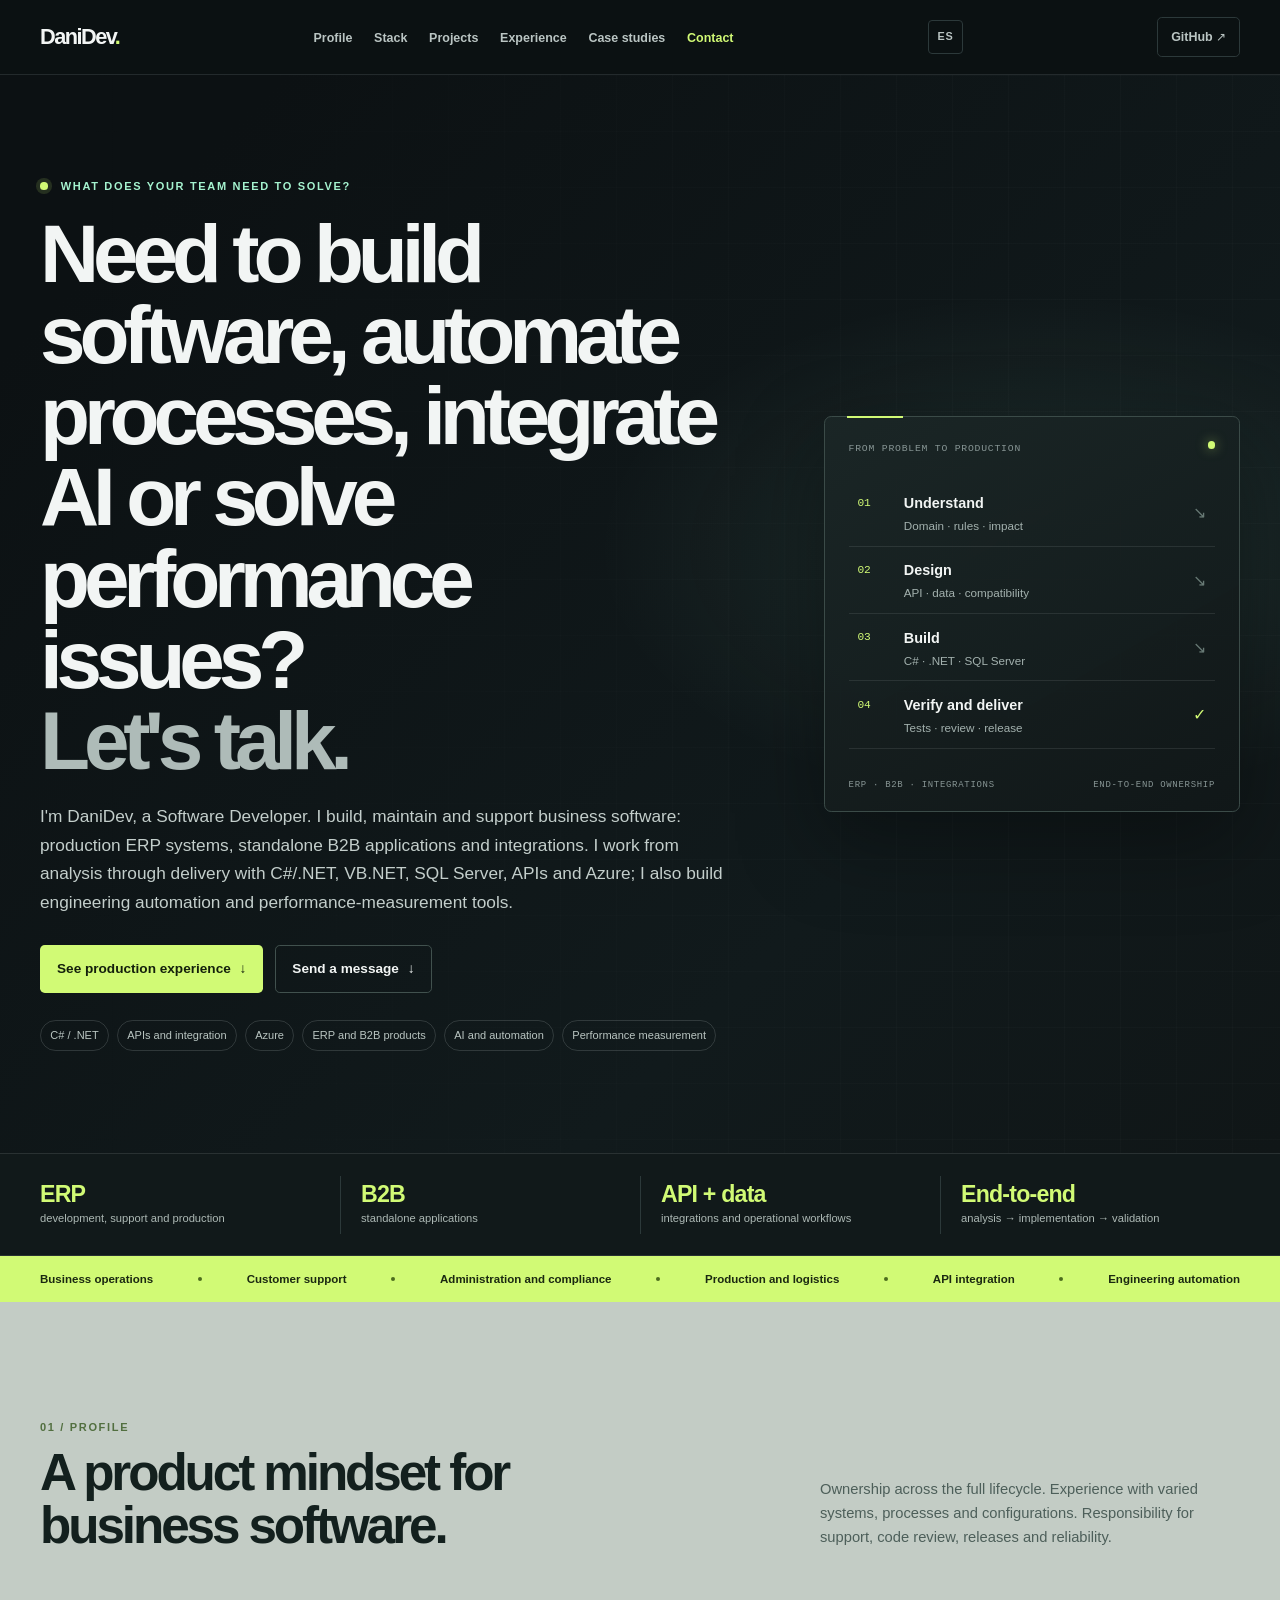
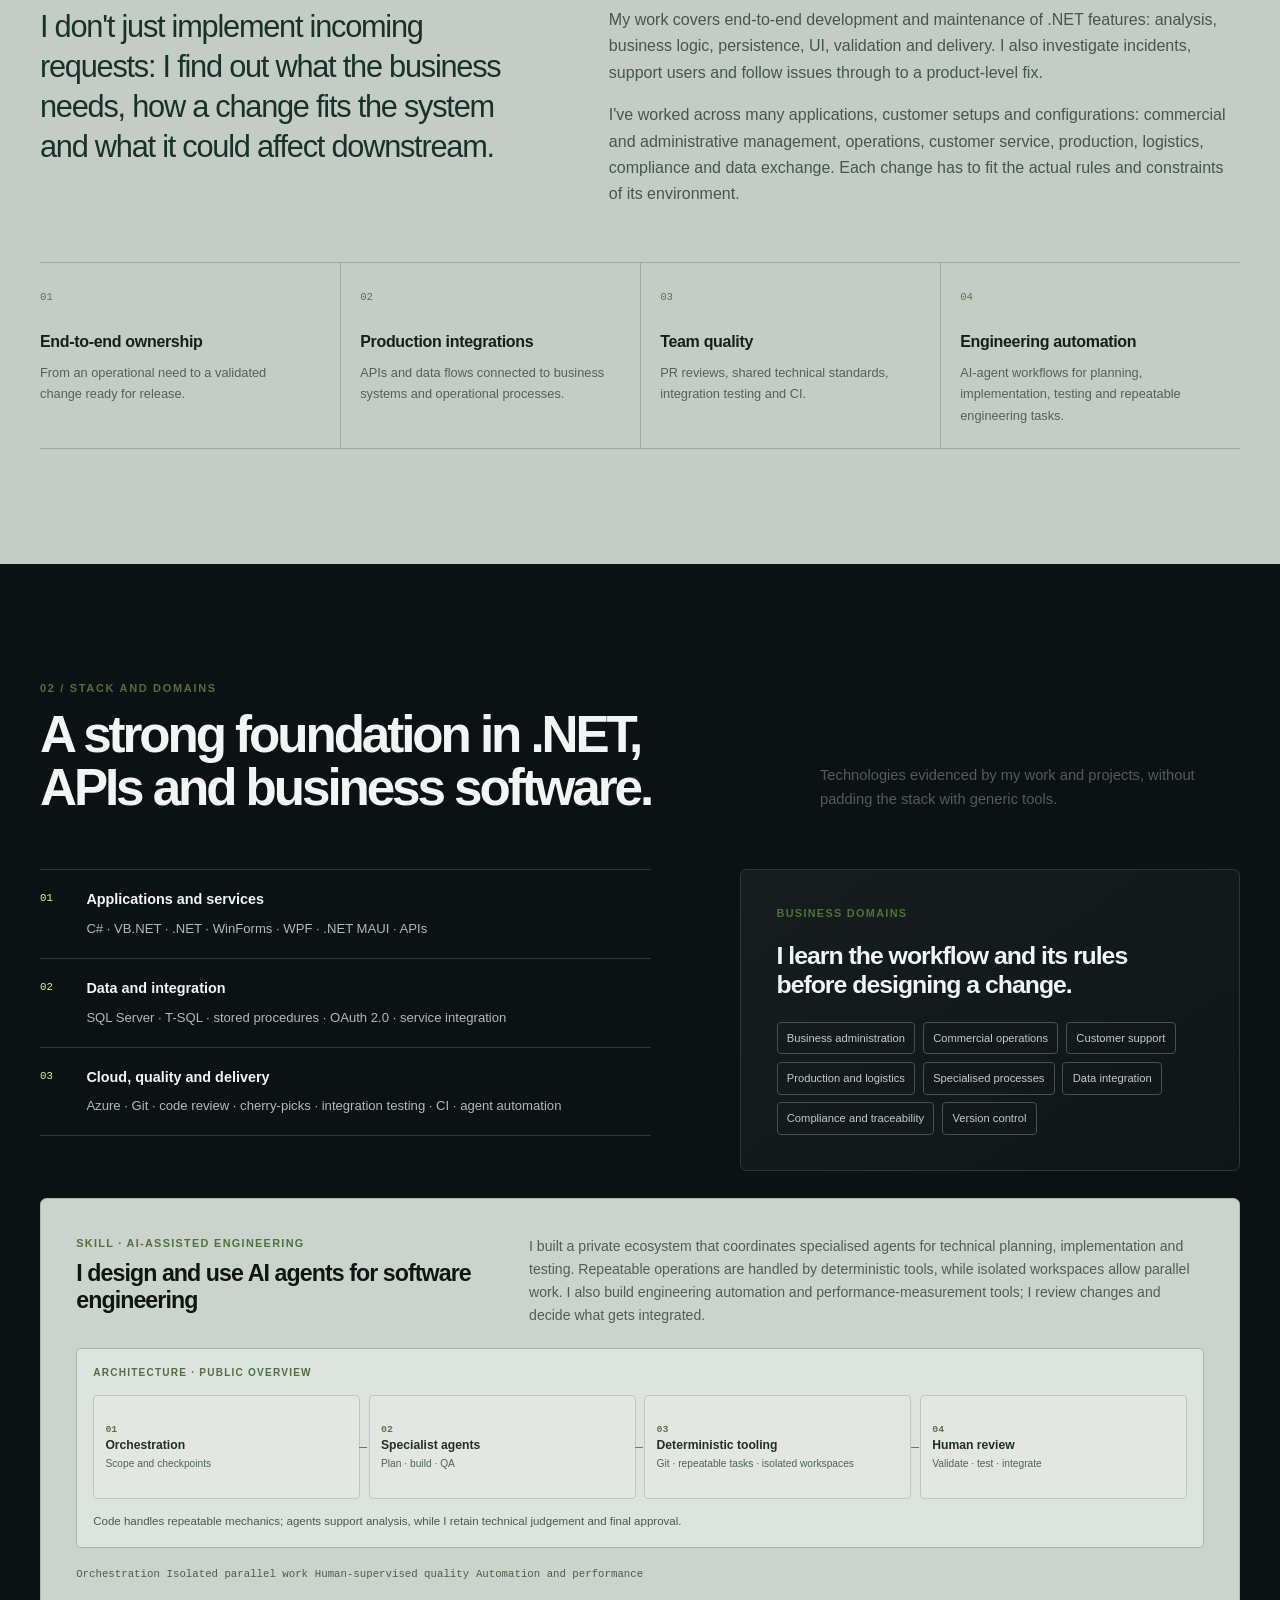
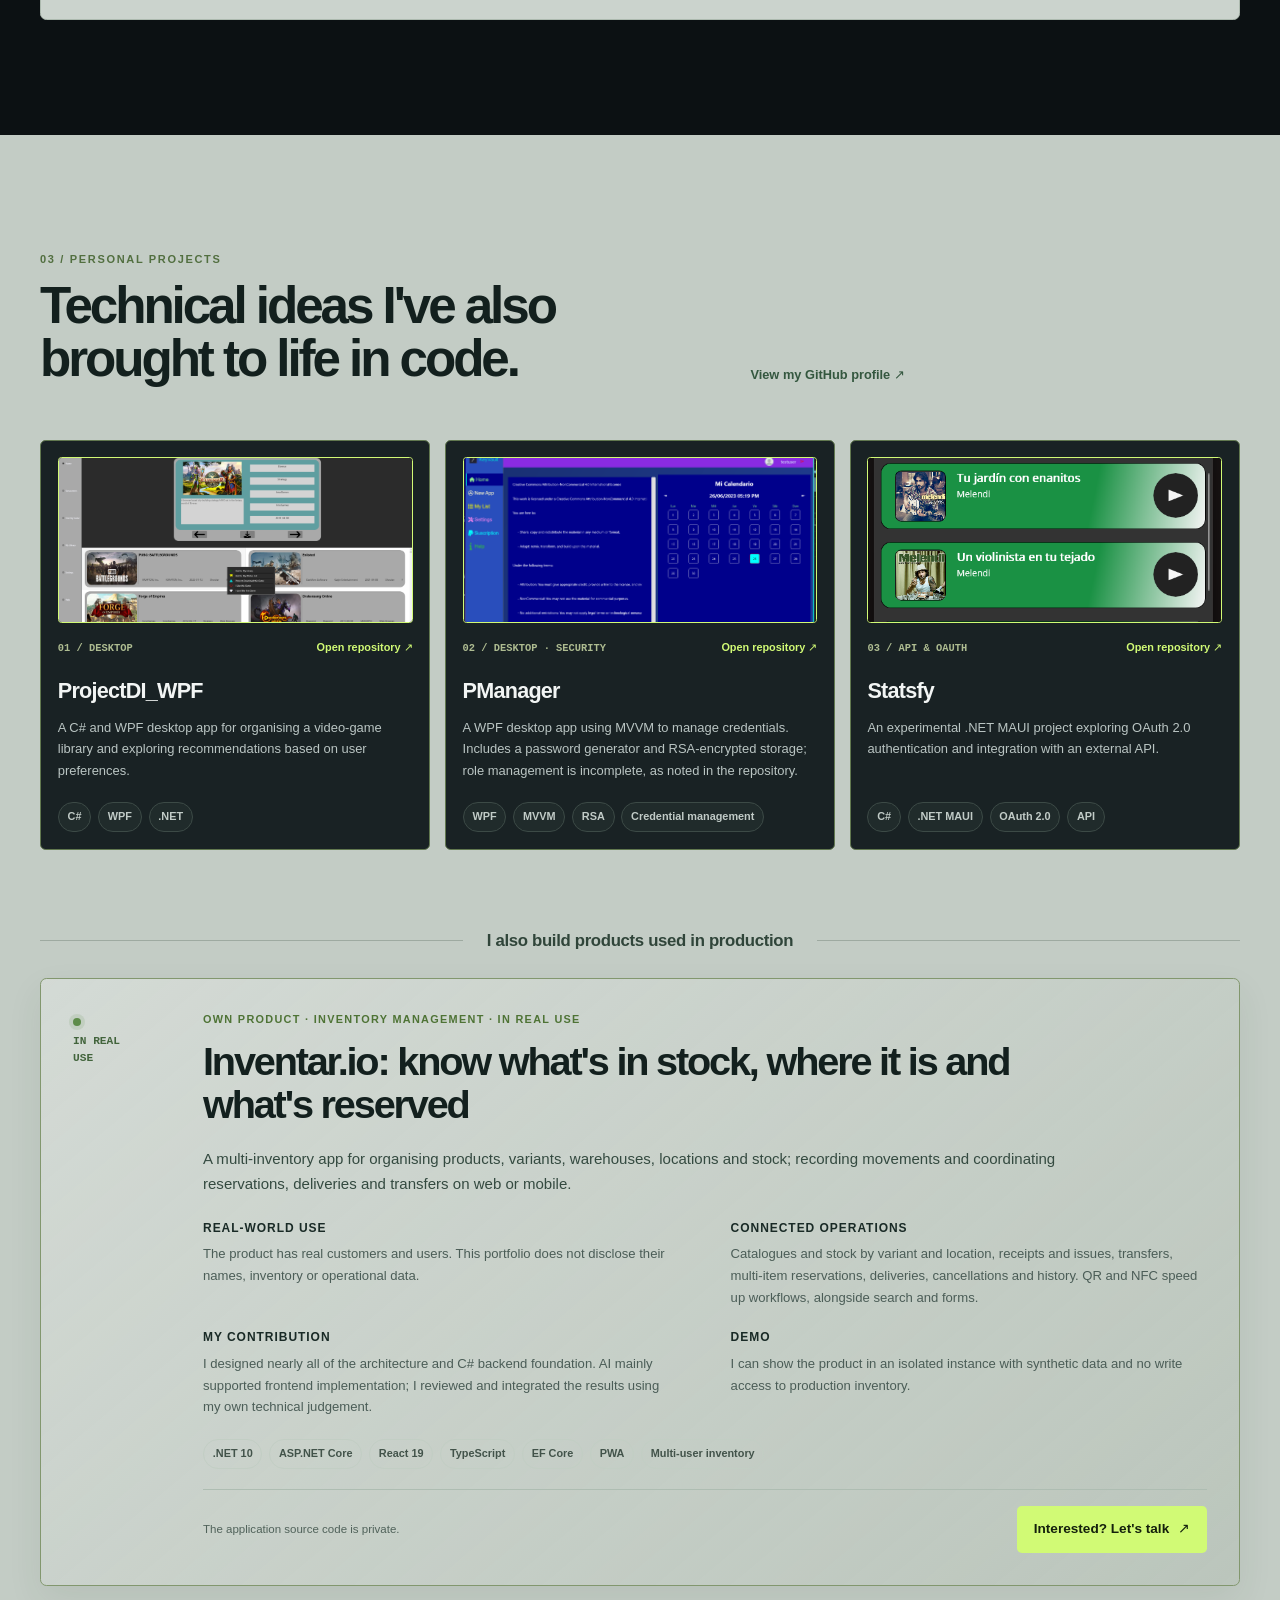
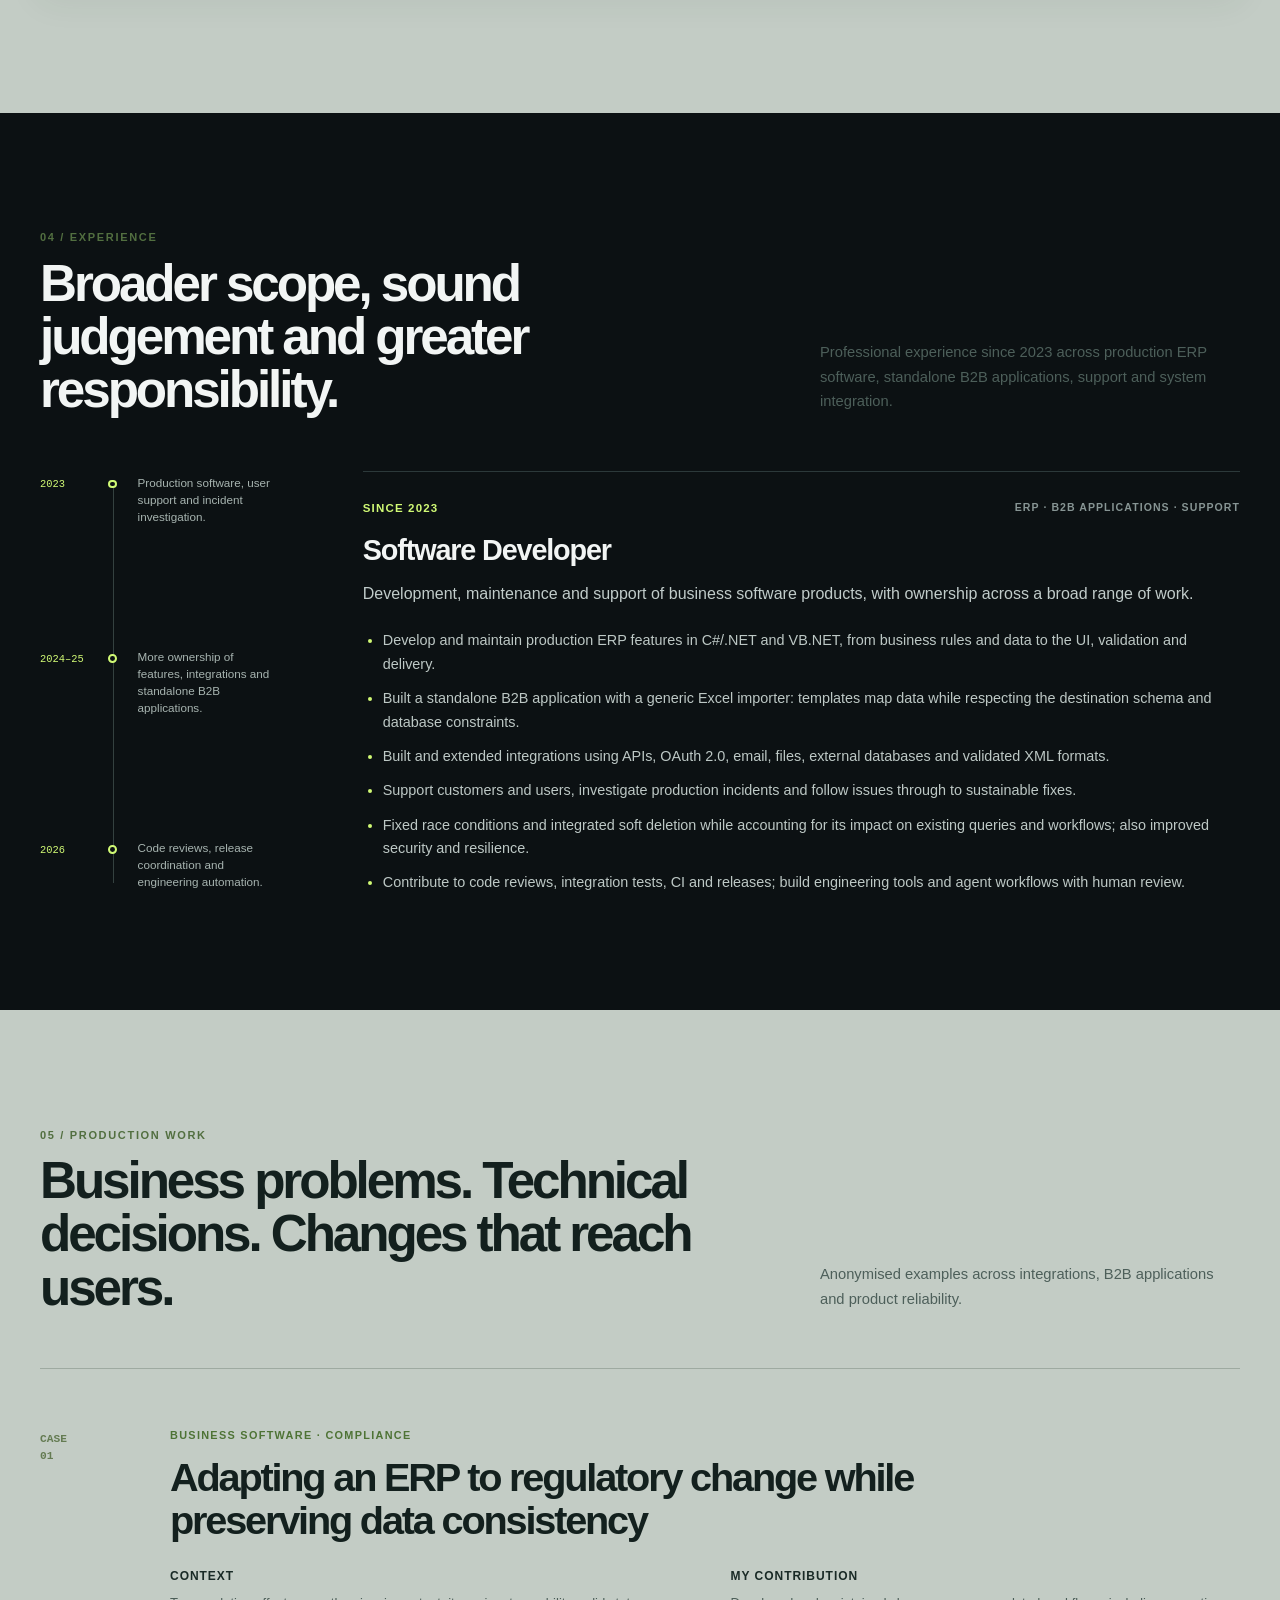
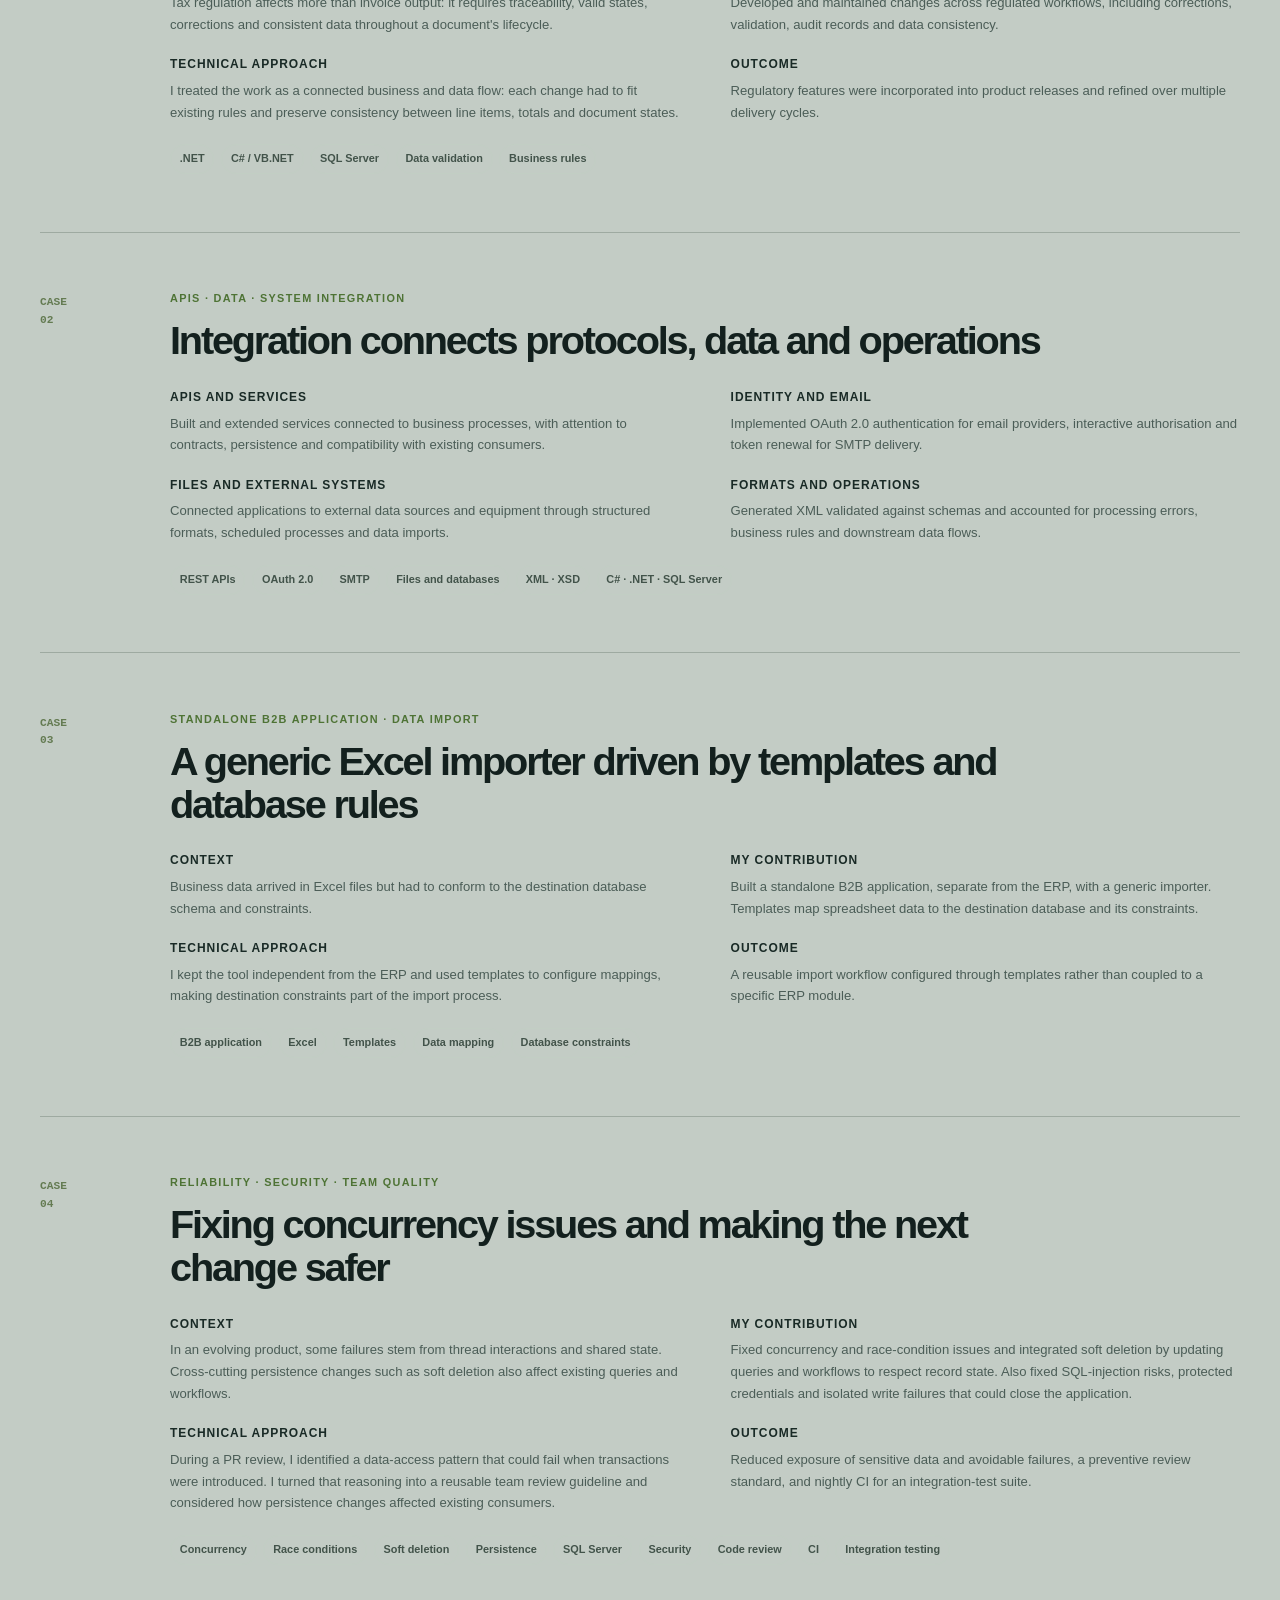
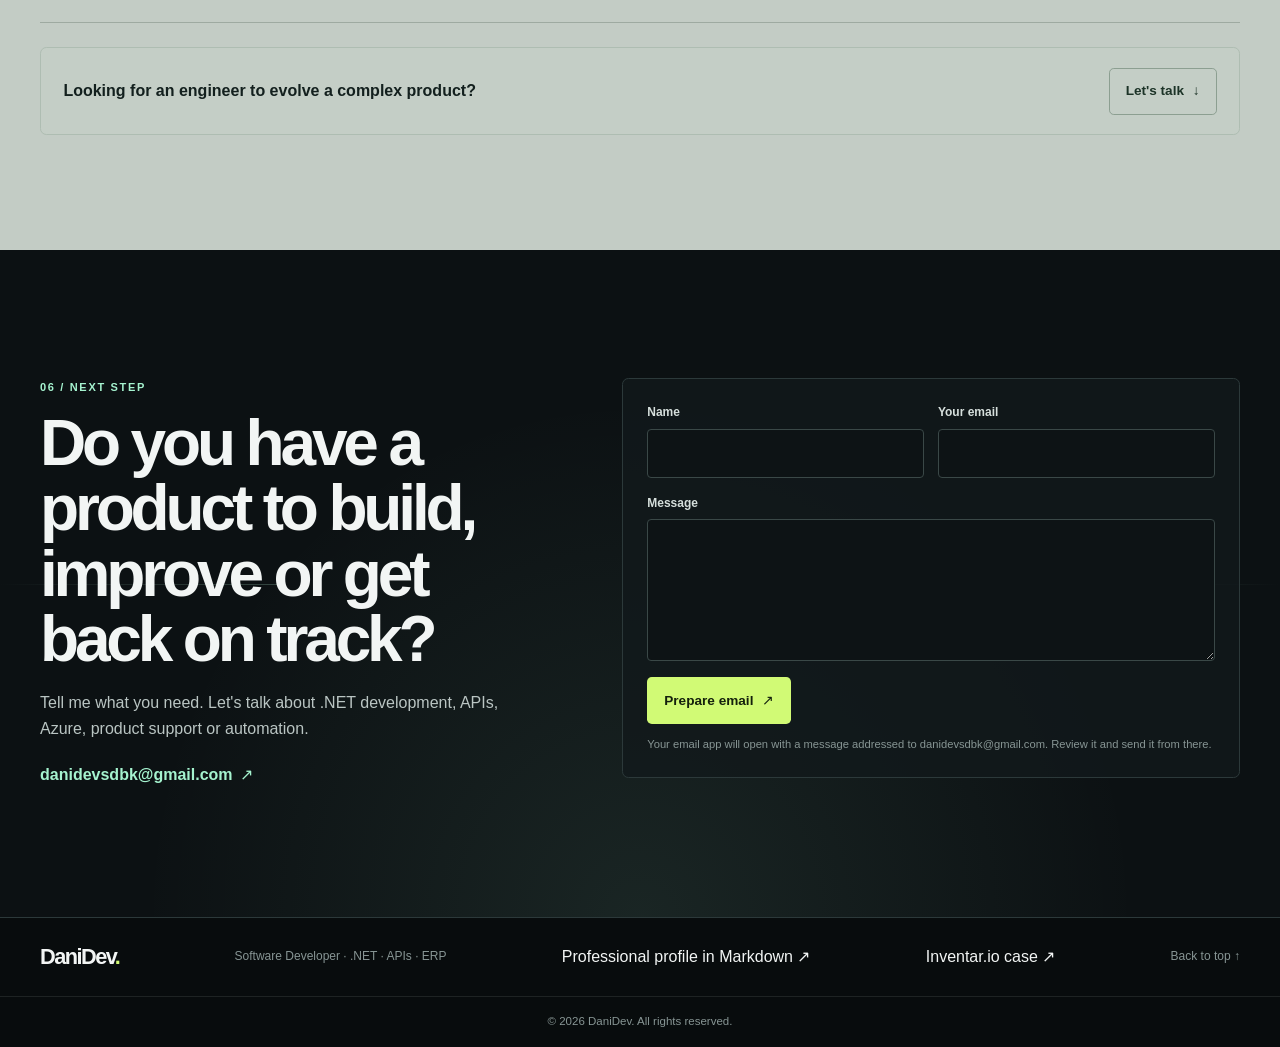
==== web/index-en.html @ 07177047 "Add English version of portfolio and enhance language support in navigation" ====
<!doctype html>
<html lang="en">
<head>
  <meta charset="utf-8">
  <meta name="viewport" content="width=device-width, initial-scale=1, maximum-scale=1, user-scalable=no">
  <meta name="description" content="DaniDev is a Software Developer working with C#/.NET, APIs, SQL Server and Azure. Experience with production ERP software, B2B applications, integrations, support and engineering automation.">
  <meta name="robots" content="index,follow">
  <meta name="theme-color" content="#10151b">
  <meta property="og:type" content="website">
  <meta property="og:locale" content="en_GB">
  <meta property="og:title" content="DaniDev | Software Developer · .NET · APIs · ERP">
  <meta property="og:description" content="C#/.NET, APIs, SQL Server, Azure, ERP products and B2B applications. End-to-end development, integrations, support and engineering automation.">
  <meta name="twitter:card" content="summary">
  <title>DaniDev | Software Developer · .NET, APIs and ERP</title>
  <link rel="alternate" hreflang="es" href="https://danidevsdbk.github.io/Portfolio.v2/">
  <link rel="alternate" hreflang="en" href="https://danidevsdbk.github.io/Portfolio.v2/index-en.html">
  <link rel="stylesheet" href="style.css">
  <script type="application/ld+json">
  {
    "@context": "https://schema.org",
    "@type": "Person",
    "name": "DaniDev",
    "jobTitle": "Software Developer",
    "email": "danidevsdbk@gmail.com",
    "description": "Software Developer with experience in C#, .NET, APIs, Azure, ERP products, B2B applications, SQL Server and engineering automation.",
    "knowsAbout": ["C#", "VB.NET", ".NET", "APIs", "Azure", "SQL Server", "WinForms", "WPF", ".NET MAUI", "MVVM", "RSA", "ERP", "B2B applications", "System integration", "Production support", "Code review", "Concurrency", "Persistence"],
    "sameAs": ["https://github.com/DaniDevSDBK"]
  }
  </script>
</head>
<body>
  <a class="skip-link" href="#main">Skip to content</a>
  <header class="site-header">
    <nav class="nav container" aria-label="Main navigation">
      <a class="logo" href="#inicio" aria-label="DaniDev, home">DaniDev<span>.</span></a>
      <ul class="nav-links">
        <li><a href="#perfil">Profile</a></li>
        <li><a href="#stack">Stack</a></li>
        <li><a href="#proyectos">Projects</a></li>
        <li><a href="#experiencia">Experience</a></li>
        <li><a href="#casos">Case studies</a></li>
        <li><a href="#contacto">Contact</a></li>
      </ul>
      <a class="language-switch" href="index.html" hreflang="es" lang="es" aria-label="View the portfolio in Spanish">ES</a>
      <a class="nav-cta" href="https://github.com/DaniDevSDBK" target="_blank" rel="noopener noreferrer">GitHub <span aria-hidden="true">↗</span></a>
    </nav>
  </header>

  <main id="main">
    <section class="hero section-wrap" id="inicio" aria-labelledby="hero-title">
      <div class="container hero-grid">
        <div class="hero-copy">
          <p class="eyebrow"><span class="status-dot" aria-hidden="true"></span> WHAT DOES YOUR TEAM NEED TO SOLVE?</p>
          <h1 id="hero-title">Need to build software, automate processes, integrate AI or solve performance issues? <span>Let's talk.</span></h1>
          <p class="hero-lede">I'm DaniDev, a Software Developer. I build, maintain and support business software: production ERP systems, standalone B2B applications and integrations. I work from analysis through delivery with C#/.NET, VB.NET, SQL Server, APIs and Azure; I also build engineering automation and performance-measurement tools.</p>
          <div class="hero-actions">
            <a class="button primary" href="#casos">See production experience <span aria-hidden="true">↓</span></a>
            <a class="button secondary" href="#contacto">Send a message <span aria-hidden="true">↓</span></a>
          </div>
          <div class="hero-proof" aria-label="Areas of expertise">
            <span>C# / .NET</span><span>APIs and integration</span><span>Azure</span><span>ERP and B2B products</span><span>AI and automation</span><span>Performance measurement</span>
          </div>
        </div>
        <div class="architecture-card" aria-label="Software delivery cycle">
          <div class="architecture-top"><span>FROM PROBLEM TO PRODUCTION</span><span class="architecture-dot" aria-hidden="true"></span></div>
          <div class="flow-line" aria-hidden="true"></div>
          <ol class="delivery-flow">
            <li><span class="flow-number">01</span><span><strong>Understand</strong><small>Domain · rules · impact</small></span><span class="flow-mark">↘</span></li>
            <li><span class="flow-number">02</span><span><strong>Design</strong><small>API · data · compatibility</small></span><span class="flow-mark">↘</span></li>
            <li><span class="flow-number">03</span><span><strong>Build</strong><small>C# · .NET · SQL Server</small></span><span class="flow-mark">↘</span></li>
            <li><span class="flow-number">04</span><span><strong>Verify and deliver</strong><small>Tests · review · release</small></span><span class="flow-mark">✓</span></li>
          </ol>
          <div class="architecture-foot"><span>ERP · B2B · INTEGRATIONS</span><span>END-TO-END OWNERSHIP</span></div>
        </div>
      </div>
    </section>

    <section class="metrics-band" aria-label="Experience at a glance">
      <div class="container metrics-grid">
        <div><strong>ERP</strong><span>development, support and production</span></div>
        <div><strong>B2B</strong><span>standalone applications</span></div>
        <div><strong>API + data</strong><span>integrations and operational workflows</span></div>
        <div><strong>End-to-end</strong><span>analysis → implementation → validation</span></div>
      </div>
    </section>

    <div class="signal-band" role="group" aria-label="Business domains">
      <div class="container signal-inner"><span>Business operations</span><i></i><span>Customer support</span><i></i><span>Administration and compliance</span><i></i><span>Production and logistics</span><i></i><span>API integration</span><i></i><span>Engineering automation</span></div>
    </div>

    <section class="section-wrap section-light" id="perfil" aria-labelledby="perfil-title">
      <div class="container">
        <div class="section-heading split-heading">
          <div><p class="eyebrow">01 / PROFILE</p><h2 id="perfil-title">A product mindset for business software.</h2></div>
          <p class="heading-aside">Ownership across the full lifecycle. Experience with varied systems, processes and configurations. Responsibility for support, code review, releases and reliability.</p>
        </div>
        <div class="profile-grid">
          <p class="profile-lede">I don't just implement incoming requests: I find out what the business needs, how a change fits the system and what it could affect downstream.</p>
          <div class="profile-copy">
            <p>My work covers end-to-end development and maintenance of .NET features: analysis, business logic, persistence, UI, validation and delivery. I also investigate incidents, support users and follow issues through to a product-level fix.</p>
            <p>I've worked across many applications, customer setups and configurations: commercial and administrative management, operations, customer service, production, logistics, compliance and data exchange. Each change has to fit the actual rules and constraints of its environment.</p>
          </div>
        </div>
        <div class="proof-grid">
          <article class="proof-card"><span class="proof-mark">01</span><h3>End-to-end ownership</h3><p>From an operational need to a validated change ready for release.</p></article>
          <article class="proof-card"><span class="proof-mark">02</span><h3>Production integrations</h3><p>APIs and data flows connected to business systems and operational processes.</p></article>
          <article class="proof-card"><span class="proof-mark">03</span><h3>Team quality</h3><p>PR reviews, shared technical standards, integration testing and CI.</p></article>
          <article class="proof-card"><span class="proof-mark">04</span><h3>Engineering automation</h3><p>AI-agent workflows for planning, implementation, testing and repeatable engineering tasks.</p></article>
        </div>
      </div>
    </section>

    <section class="section-wrap" id="stack" aria-labelledby="stack-title">
      <div class="container">
        <div class="section-heading split-heading">
          <div><p class="eyebrow">02 / STACK AND DOMAINS</p><h2 id="stack-title">A strong foundation in .NET, APIs and business software.</h2></div>
          <p class="heading-aside">Technologies evidenced by my work and projects, without padding the stack with generic tools.</p>
        </div>
        <div class="stack-layout">
          <div class="stack-groups">
            <div class="stack-group"><span class="stack-index">01</span><div><h3>Applications and services</h3><p>C# · VB.NET · .NET · WinForms · WPF · .NET MAUI · APIs</p></div></div>
            <div class="stack-group"><span class="stack-index">02</span><div><h3>Data and integration</h3><p>SQL Server · T-SQL · stored procedures · OAuth 2.0 · service integration</p></div></div>
            <div class="stack-group"><span class="stack-index">03</span><div><h3>Cloud, quality and delivery</h3><p>Azure · Git · code review · cherry-picks · integration testing · CI · agent automation</p></div></div>
          </div>
          <div class="domain-panel"><p class="case-type">BUSINESS DOMAINS</p><h3>I learn the workflow and its rules before designing a change.</h3><div class="domain-cloud"><span>Business administration</span><span>Commercial operations</span><span>Customer support</span><span>Production and logistics</span><span>Specialised processes</span><span>Data integration</span><span>Compliance and traceability</span><span>Version control</span></div></div>
        </div>
        <div class="ai-feature">
          <div><p class="case-type">SKILL · AI-ASSISTED ENGINEERING</p><h3>I design and use AI agents for software engineering</h3></div>
          <p>I built a private ecosystem that coordinates specialised agents for technical planning, implementation and testing. Repeatable operations are handled by deterministic tools, while isolated workspaces allow parallel work. I also build engineering automation and performance-measurement tools; I review changes and decide what gets integrated.</p>
          <div class="ai-workflow" role="group" aria-label="Public overview of the agent system: coordination, specialist agents, deterministic tools and human review">
            <p class="ai-workflow-label">ARCHITECTURE · PUBLIC OVERVIEW</p>
            <ol class="ai-flow">
              <li><span>01</span><strong>Orchestration</strong><small>Scope and checkpoints</small></li>
              <li><span>02</span><strong>Specialist agents</strong><small>Plan · build · QA</small></li>
              <li><span>03</span><strong>Deterministic tooling</strong><small>Git · repeatable tasks · isolated workspaces</small></li>
              <li><span>04</span><strong>Human review</strong><small>Validate · test · integrate</small></li>
            </ol>
            <p class="ai-workflow-note">Code handles repeatable mechanics; agents support analysis, while I retain technical judgement and final approval.</p>
          </div>
          <div class="ai-tags"><span>Orchestration</span><span>Isolated parallel work</span><span>Human-supervised quality</span><span>Automation and performance</span></div>
        </div>
      </div>
    </section>

<section class="section-wrap section-light" id="proyectos" aria-labelledby="proyectos-title">
      <div class="container">
        <div class="section-heading split-heading">
          <div><p class="eyebrow">03 / PERSONAL PROJECTS</p><h2 id="proyectos-title">Technical ideas I've also brought to life in code.</h2></div>
          <a class="text-link" href="https://github.com/DaniDevSDBK" target="_blank" rel="noopener noreferrer">View my GitHub profile <span aria-hidden="true">↗</span></a>
        </div>
        <div class="project-grid">
          <a class="project-card" href="https://github.com/DaniDevSDBK/ProjectDI_WPF" target="_blank" rel="noopener noreferrer">
            <img class="project-image" src="assets/projectdi.png" alt="ProjectDI_WPF game library and home screen" loading="lazy" decoding="async">
            <div class="project-top"><span class="project-index">01 / DESKTOP</span><span class="project-open">Open repository <span aria-hidden="true">↗</span></span></div>
            <h3>ProjectDI_WPF</h3><p>A C# and WPF desktop app for organising a video-game library and exploring recommendations based on user preferences.</p><div class="tags"><span>C#</span><span>WPF</span><span>.NET</span></div>
          </a>
          <a class="project-card" href="https://github.com/DaniDevSDBK/PManager" target="_blank" rel="noopener noreferrer">
            <img class="project-image" src="assets/pmanager.png" alt="PManager main screen" loading="lazy" decoding="async">
            <div class="project-top"><span class="project-index">02 / DESKTOP · SECURITY</span><span class="project-open">Open repository <span aria-hidden="true">↗</span></span></div>
            <h3>PManager</h3><p>A WPF desktop app using MVVM to manage credentials. Includes a password generator and RSA-encrypted storage; role management is incomplete, as noted in the repository.</p><div class="tags"><span>WPF</span><span>MVVM</span><span>RSA</span><span>Credential management</span></div>
          </a>
          <a class="project-card" href="https://github.com/DaniDevSDBK/Statsfy" target="_blank" rel="noopener noreferrer">
            <img class="project-image" src="assets/statsfy.png" alt="Statsfy music library" loading="lazy" decoding="async">
            <div class="project-top"><span class="project-index">03 / API & OAUTH</span><span class="project-open">Open repository <span aria-hidden="true">↗</span></span></div>
            <h3>Statsfy</h3><p>An experimental .NET MAUI project exploring OAuth 2.0 authentication and integration with an external API.</p><div class="tags"><span>C#</span><span>.NET MAUI</span><span>OAuth 2.0</span><span>API</span></div>
          </a>
        </div>
      </div>
      <div class="container">
        <div class="production-divider"><span aria-hidden="true"></span><h3>I also build products used in production</h3><span aria-hidden="true"></span></div>
        <article class="case-study live-product" id="inventario">
            <div class="case-number live-product-mark"><span class="live-status-dot" aria-hidden="true"></span><br>IN REAL<br>USE</div>
            <div class="case-main">
              <p class="case-type">OWN PRODUCT · INVENTORY MANAGEMENT · IN REAL USE</p>
              <h3>Inventar.io: know what's in stock, where it is and what's reserved</h3>
              <p class="live-product-lede">A multi-inventory app for organising products, variants, warehouses, locations and stock; recording movements and coordinating reservations, deliveries and transfers on web or mobile.</p>
              <div class="case-content-grid">
                <div><h4>Real-world use</h4><p>The product has real customers and users. This portfolio does not disclose their names, inventory or operational data.</p></div>
                <div><h4>Connected operations</h4><p>Catalogues and stock by variant and location, receipts and issues, transfers, multi-item reservations, deliveries, cancellations and history. QR and NFC speed up workflows, alongside search and forms.</p></div>
                <div><h4>My contribution</h4><p>I designed nearly all of the architecture and C# backend foundation. AI mainly supported frontend implementation; I reviewed and integrated the results using my own technical judgement.</p></div>
                <div><h4>Demo</h4><p>I can show the product in an isolated instance with synthetic data and no write access to production inventory.</p></div>
              </div>
              <div class="tags"><span>.NET 10</span><span>ASP.NET Core</span><span>React 19</span><span>TypeScript</span><span>EF Core</span><span>PWA</span><span>Multi-user inventory</span></div>
              <div class="live-product-footer"><span>The application source code is private.</span><a class="button primary" href="#contacto">Interested? Let's talk <span aria-hidden="true">↗</span></a></div>
            </div>
          </article>
      </div>
        </section>

<section class="section-wrap" id="experiencia" aria-labelledby="experiencia-title">
      <div class="container">
        <div class="section-heading split-heading">
          <div><p class="eyebrow">04 / EXPERIENCE</p><h2 id="experiencia-title">Broader scope, sound judgement and greater responsibility.</h2></div>
          <p class="heading-aside">Professional experience since 2023 across production ERP software, standalone B2B applications, support and system integration.</p>
        </div>
        <div class="experience-layout">
          <div class="experience-rail"><span class="rail-line" aria-hidden="true"></span><div class="rail-node"><span>2023</span><i></i><p>Production software, user support and incident investigation.</p></div><div class="rail-node"><span>2024–25</span><i></i><p>More ownership of features, integrations and standalone B2B applications.</p></div><div class="rail-node"><span>2026</span><i></i><p>Code reviews, release coordination and engineering automation.</p></div></div>
          <article class="experience-card">
            <div class="experience-meta"><span class="experience-period">SINCE 2023</span><span class="experience-label">ERP · B2B APPLICATIONS · SUPPORT</span></div>
            <div class="experience-content">
              <h3>Software Developer</h3>
              <p class="experience-lede">Development, maintenance and support of business software products, with ownership across a broad range of work.</p>
              <ul class="check-list">
                <li>Develop and maintain production ERP features in C#/.NET and VB.NET, from business rules and data to the UI, validation and delivery.</li>
                <li>Built a standalone B2B application with a generic Excel importer: templates map data while respecting the destination schema and database constraints.</li>
                <li>Built and extended integrations using APIs, OAuth 2.0, email, files, external databases and validated XML formats.</li>
                <li>Support customers and users, investigate production incidents and follow issues through to sustainable fixes.</li>
                <li>Fixed race conditions and integrated soft deletion while accounting for its impact on existing queries and workflows; also improved security and resilience.</li>
                <li>Contribute to code reviews, integration tests, CI and releases; build engineering tools and agent workflows with human review.</li>
              </ul>
            </div>
          </article>
        </div>
      </div>
    </section>

<section class="section-wrap section-light" id="casos" aria-labelledby="casos-title">
      <div class="container">
        <div class="section-heading split-heading">
          <div><p class="eyebrow">05 / PRODUCTION WORK</p><h2 id="casos-title">Business problems. Technical decisions. Changes that reach users.</h2></div>
          <p class="heading-aside">Anonymised examples across integrations, B2B applications and product reliability.</p>
        </div>
        <div class="case-list">
          <article class="case-study">
            <div class="case-number">CASE<br>01</div>
            <div class="case-main">
              <p class="case-type">BUSINESS SOFTWARE · COMPLIANCE</p>
              <h3>Adapting an ERP to regulatory change while preserving data consistency</h3>
              <div class="case-content-grid">
                <div><h4>Context</h4><p>Tax regulation affects more than invoice output: it requires traceability, valid states, corrections and consistent data throughout a document's lifecycle.</p></div>
                <div><h4>My contribution</h4><p>Developed and maintained changes across regulated workflows, including corrections, validation, audit records and data consistency.</p></div>
                <div><h4>Technical approach</h4><p>I treated the work as a connected business and data flow: each change had to fit existing rules and preserve consistency between line items, totals and document states.</p></div>
                <div><h4>Outcome</h4><p>Regulatory features were incorporated into product releases and refined over multiple delivery cycles.</p></div>
              </div>
              <div class="tags"><span>.NET</span><span>C# / VB.NET</span><span>SQL Server</span><span>Data validation</span><span>Business rules</span></div>
            </div>
          </article>
          <article class="case-study">
            <div class="case-number">CASE<br>02</div>
            <div class="case-main">
              <p class="case-type">APIS · DATA · SYSTEM INTEGRATION</p>
              <h3>Integration connects protocols, data and operations</h3>
              <div class="case-content-grid">
                <div><h4>APIs and services</h4><p>Built and extended services connected to business processes, with attention to contracts, persistence and compatibility with existing consumers.</p></div>
                <div><h4>Identity and email</h4><p>Implemented OAuth 2.0 authentication for email providers, interactive authorisation and token renewal for SMTP delivery.</p></div>
                <div><h4>Files and external systems</h4><p>Connected applications to external data sources and equipment through structured formats, scheduled processes and data imports.</p></div>
                <div><h4>Formats and operations</h4><p>Generated XML validated against schemas and accounted for processing errors, business rules and downstream data flows.</p></div>
              </div>
              <div class="tags"><span>REST APIs</span><span>OAuth 2.0</span><span>SMTP</span><span>Files and databases</span><span>XML · XSD</span><span>C# · .NET · SQL Server</span></div>
            </div>
          </article>
          <article class="case-study">
            <div class="case-number">CASE<br>03</div>
            <div class="case-main">
              <p class="case-type">STANDALONE B2B APPLICATION · DATA IMPORT</p>
              <h3>A generic Excel importer driven by templates and database rules</h3>
              <div class="case-content-grid">
                <div><h4>Context</h4><p>Business data arrived in Excel files but had to conform to the destination database schema and constraints.</p></div>
                <div><h4>My contribution</h4><p>Built a standalone B2B application, separate from the ERP, with a generic importer. Templates map spreadsheet data to the destination database and its constraints.</p></div>
                <div><h4>Technical approach</h4><p>I kept the tool independent from the ERP and used templates to configure mappings, making destination constraints part of the import process.</p></div>
                <div><h4>Outcome</h4><p>A reusable import workflow configured through templates rather than coupled to a specific ERP module.</p></div>
              </div>
              <div class="tags"><span>B2B application</span><span>Excel</span><span>Templates</span><span>Data mapping</span><span>Database constraints</span></div>
            </div>
          </article>
          <article class="case-study">
            <div class="case-number">CASE<br>04</div>
            <div class="case-main">
              <p class="case-type">RELIABILITY · SECURITY · TEAM QUALITY</p>
              <h3>Fixing concurrency issues and making the next change safer</h3>
              <div class="case-content-grid">
                <div><h4>Context</h4><p>In an evolving product, some failures stem from thread interactions and shared state. Cross-cutting persistence changes such as soft deletion also affect existing queries and workflows.</p></div>
                <div><h4>My contribution</h4><p>Fixed concurrency and race-condition issues and integrated soft deletion by updating queries and workflows to respect record state. Also fixed SQL-injection risks, protected credentials and isolated write failures that could close the application.</p></div>
                <div><h4>Technical approach</h4><p>During a PR review, I identified a data-access pattern that could fail when transactions were introduced. I turned that reasoning into a reusable team review guideline and considered how persistence changes affected existing consumers.</p></div>
                <div><h4>Outcome</h4><p>Reduced exposure of sensitive data and avoidable failures, a preventive review standard, and nightly CI for an integration-test suite.</p></div>
              </div>
              <div class="tags"><span>Concurrency</span><span>Race conditions</span><span>Soft deletion</span><span>Persistence</span><span>SQL Server</span><span>Security</span><span>Code review</span><span>CI</span><span>Integration testing</span></div>
            </div>
          </article>
        </div>


        <div class="case-cta"><p>Looking for an engineer to evolve a complex product?</p><a class="button secondary" href="#contacto">Let's talk <span aria-hidden="true">↓</span></a></div>
      </div>
    </section>

    <section class="contact-section section-wrap" id="contacto" aria-labelledby="contact-title">
      <div class="container contact-layout">
        <div class="contact-inner">
          <p class="eyebrow">06 / NEXT STEP</p>
          <h2 id="contact-title">Do you have a product to build, improve or get back on track?</h2>
          <p>Tell me what you need. Let's talk about .NET development, APIs, Azure, product support or automation.</p>
          <a class="contact-email" href="mailto:danidevsdbk@gmail.com">danidevsdbk@gmail.com <span aria-hidden="true">↗</span></a>
        </div>
        <form class="contact-form" id="contact-form">
          <div class="contact-fields">
            <label>Name<input name="name" type="text" autocomplete="name" required></label>
            <label>Your email<input name="email" type="email" autocomplete="email" required></label>
          </div>
          <label>Message<textarea name="message" rows="5" required></textarea></label>
          <button class="button primary" type="submit">Prepare email <span aria-hidden="true">↗</span></button>
          <p class="form-note" id="contact-note">Your email app will open with a message addressed to danidevsdbk@gmail.com. Review it and send it from there.</p>
        </form>
      </div>
    </section>
  </main>

  <footer class="site-footer"><div class="container footer-inner"><a class="logo" href="#inicio">DaniDev<span>.</span></a><p>Software Developer · .NET · APIs · ERP</p><a href="portfolio.md">Professional profile in Markdown ↗</a><a href="#inventario">Inventar.io case ↗</a><a href="#main">Back to top ↑</a></div><div class="footer-meta-band"><p class="container footer-meta">© 2026 DaniDev. All rights reserved.</p></div></footer>
  <script src="script.js" defer></script>
</body>
</html>
---- web/style.css ----
:root {
  color-scheme: dark;
  --ink: #f2f5f4;
  --muted: #bac5c3;
  --quiet: #879594;
  --night: #0c1113;
  --night-2: #12191b;
  --night-3: #192224;
  --line-dark: #2c393a;
  --paper: #c3ccc5;
  --paper-2: #cbd3cd;
  --paper-ink: #13201e;
  --paper-muted: #4d5f5a;
  --line-light: #9eaaa1;
  --mint: #a5f3cf;
  --mint-ink: #0b2419;
  --lime: #d1fa75;
  --max-width: 1200px;
  scrollbar-color: #e8ca52 #13191a;
  scrollbar-width: thin;
  font-family: Inter, "Segoe UI", Roboto, Helvetica, Arial, sans-serif;
  font-synthesis: none;
  text-rendering: optimizeLegibility;
}

*, *::before, *::after { box-sizing: border-box; }
html { scroll-behavior: smooth; scroll-padding-top: 7rem; }
body { margin: 0; background: var(--night); color: var(--ink); line-height: 1.65; }
body, button, a { font-family: inherit; }
a { color: inherit; text-decoration: none; }
a:hover { color: var(--mint); }
p, h1, h2, h3, h4 { margin-top: 0; }
::selection { color: var(--mint-ink); background: var(--mint); }
*::-webkit-scrollbar { width: 10px; height: 8px; }
*::-webkit-scrollbar-track { margin-block: 4px; border-radius: 999px; background: #13191a; }
*::-webkit-scrollbar-thumb { min-height: 36px; border: 2px solid #13191a; border-radius: 999px; background: linear-gradient(180deg, #f2dc70, #d9b936); }
*::-webkit-scrollbar-thumb:hover { background: linear-gradient(180deg, #ffea83, #e8c83d); }
*::-webkit-scrollbar-button { display: none; width: 0; height: 0; }
*::-webkit-scrollbar-corner { background: #13191a; }
.nav-links::-webkit-scrollbar-track, .signal-inner::-webkit-scrollbar-track { background: transparent; }
.nav-links::-webkit-scrollbar-thumb, .signal-inner::-webkit-scrollbar-thumb { border-color: transparent; background: linear-gradient(180deg, #f2dc70, #d9b936); }
.section-light, .section-light * { scrollbar-color: #c4a62f #b8c2ba; }
.section-light *::-webkit-scrollbar-track { background: #b8c2ba; }
.section-light *::-webkit-scrollbar-thumb { border-color: #b8c2ba; background: linear-gradient(180deg, #f2dc70, #d9b936); }
.section-light *::-webkit-scrollbar-thumb:hover { background: linear-gradient(180deg, #ffea83, #e8c83d); }
.section-light *::-webkit-scrollbar-corner { background: #b8c2ba; }
.container { width: min(calc(100% - 3.5rem), var(--max-width)); margin-inline: auto; }
.skip-link { position: fixed; z-index: 200; top: .5rem; left: .5rem; padding: .7rem 1rem; transform: translateY(-150%); border-radius: .35rem; background: var(--lime); color: var(--mint-ink); font-weight: 750; }
.skip-link:focus { transform: translateY(0); }
:focus-visible { outline: 3px solid var(--lime); outline-offset: 4px; }

.site-header { position: sticky; z-index: 100; top: 0; border-bottom: 1px solid rgb(186 197 195 / 14%); background: rgb(12 17 19 / 94%); backdrop-filter: blur(16px); }
.nav { display: flex; min-height: 74px; align-items: center; justify-content: space-between; gap: 1.2rem; }
.logo { flex: 0 0 auto; font-size: 1.36rem; font-weight: 800; letter-spacing: -.07em; }
.logo span { color: var(--lime); }
.nav-links { display: flex; align-items: center; justify-content: center; gap: clamp(.65rem, 1.7vw, 1.45rem); margin: 0; padding: 0; list-style: none; }
.nav-links a, .nav-cta, .language-switch { color: var(--muted); font-size: .78rem; font-weight: 600; }
.nav-links a:hover, .nav-links a[aria-current="location"] { color: var(--lime); }
.nav-cta { flex: 0 0 auto; padding: .55rem .8rem; border: 1px solid var(--line-dark); border-radius: .3rem; }
.language-switch { flex: 0 0 auto; padding: .42rem .55rem; border: 1px solid var(--line-dark); border-radius: .25rem; font-size: .68rem; letter-spacing: .06em; }
.language-switch:hover { border-color: var(--lime); color: var(--lime); }

.section-wrap { padding-block: clamp(4.6rem, 9vw, 7.8rem); }
.hero { position: relative; min-height: min(760px, calc(100svh - 74px)); display: flex; align-items: center; overflow: hidden; padding-block: clamp(4.5rem, 8vw, 7rem); background: radial-gradient(ellipse at 81% 44%, rgb(165 243 207 / 10%), transparent 30%), linear-gradient(135deg, #0c1113 12%, #111a1c 70%, #101617); }
.hero::before { position: absolute; inset: 0; background-image: linear-gradient(rgb(242 245 244 / 2%) 1px, transparent 1px), linear-gradient(90deg, rgb(242 245 244 / 2%) 1px, transparent 1px); background-size: 56px 56px; mask-image: linear-gradient(90deg, transparent, #000 75%); content: ""; pointer-events: none; }
.hero-grid { position: relative; z-index: 1; display: grid; grid-template-columns: minmax(0, 1.2fr) minmax(320px, .72fr); align-items: center; gap: clamp(3rem, 7vw, 6.5rem); }
.eyebrow { margin-bottom: .9rem; color: var(--mint); font-size: .69rem; font-weight: 800; letter-spacing: .15em; }
.status-dot { display: inline-block; width: .48rem; height: .48rem; margin-right: .52rem; border-radius: 50%; background: var(--lime); box-shadow: 0 0 0 .25rem rgb(209 250 117 / 13%); vertical-align: .04rem; }
.eyebrow-divider { padding-inline: .3rem; color: #5c7370; }
.hero h1 { max-width: 790px; margin: 1.1rem 0 1.35rem; font-size: clamp(3rem, 6.4vw, 5.65rem); line-height: .99; letter-spacing: -.075em; }
.hero h1 span { display: block; color: #aebbb8; }
.hero-lede { max-width: 690px; margin: 0; color: #c3cecb; font-size: clamp(1rem, 1.35vw, 1.18rem); }
.hero-actions { display: flex; flex-wrap: wrap; gap: .75rem; margin-top: 1.8rem; }
.button { display: inline-flex; min-height: 47px; align-items: center; justify-content: center; gap: .55rem; padding: .72rem 1rem; border: 1px solid transparent; border-radius: .3rem; font-size: .85rem; font-weight: 750; transition: transform .18s ease, background-color .18s ease, border-color .18s ease; }
.button:hover { transform: translateY(-2px); }
.button.primary { background: var(--lime); color: #14200c; }
.button.primary:hover { background: #e0ffa0; color: #14200c; }
.button.secondary { border-color: #41514e; color: var(--ink); }
.button.secondary:hover { border-color: var(--mint); color: var(--mint); }
.hero-proof { display: flex; flex-wrap: wrap; gap: .5rem; margin-top: 1.7rem; }
.hero-proof span { padding: .33rem .58rem; border: 1px solid rgb(186 197 195 / 19%); border-radius: 999px; color: #b9c5c1; font-size: .69rem; }

.architecture-card { position: relative; padding: 1.5rem 1.5rem 1.1rem; border: 1px solid #3b4b48; border-radius: .45rem; background: linear-gradient(150deg, rgb(27 38 38 / 94%), rgb(16 23 24 / 97%)); box-shadow: 0 30px 85px rgb(0 0 0 / 35%); }
.architecture-card::after { position: absolute; top: -1px; left: 1.4rem; width: 56px; height: 2px; background: var(--lime); content: ""; }
.architecture-top, .architecture-foot { display: flex; justify-content: space-between; gap: 1rem; color: var(--quiet); font-family: ui-monospace, SFMono-Regular, Consolas, monospace; font-size: .61rem; letter-spacing: .08em; }
.architecture-dot { width: .45rem; height: .45rem; border-radius: 50%; background: var(--lime); box-shadow: 0 0 12px rgb(209 250 117 / 55%); }
.delivery-flow { position: relative; display: grid; gap: .15rem; margin: 1.5rem 0; padding: 0; list-style: none; }
.delivery-flow li { position: relative; display: grid; grid-template-columns: 2.2rem 1fr 1.5rem; align-items: center; gap: .7rem; min-height: 65px; padding: .5rem .55rem; border-bottom: 1px solid rgb(186 197 195 / 12%); }
.flow-number { align-self: start; padding-top: .25rem; color: var(--lime); font-family: ui-monospace, SFMono-Regular, Consolas, monospace; font-size: .7rem; }
.delivery-flow strong, .delivery-flow small { display: block; }
.delivery-flow strong { font-size: .9rem; }
.delivery-flow small { color: #a3b1ae; font-size: .73rem; }
.flow-mark { color: #687a75; font-size: 1rem; text-align: right; }
.delivery-flow li:last-child .flow-mark { color: var(--lime); }
.architecture-foot { padding-top: .35rem; font-size: .56rem; }

.metrics-band { position: relative; z-index: 2; padding-block: 1.35rem; border-block: 1px solid rgb(186 197 195 / 14%); background: #11191a; }
.metrics-grid { display: grid; grid-template-columns: repeat(4, 1fr); }
.metrics-grid > div { display: flex; min-height: 58px; flex-direction: column; justify-content: center; padding-inline: 1.25rem; border-left: 1px solid var(--line-dark); }
.metrics-grid > div:first-child { padding-left: 0; border-left: 0; }
.metrics-grid strong { color: var(--lime); font-size: 1.45rem; line-height: 1.2; letter-spacing: -.035em; }
.metrics-grid span { color: #adb9b5; font-size: .7rem; }
.signal-band { padding-block: .85rem; background: var(--lime); color: #1b2911; }
.signal-inner { display: flex; align-items: center; justify-content: space-between; gap: .8rem; }
.signal-inner span { white-space: nowrap; font-size: .72rem; font-weight: 800; }
.signal-inner i { width: 4px; height: 4px; flex: 0 0 auto; border-radius: 50%; background: #4c6c1d; }

.section-light { background: var(--paper); color: var(--paper-ink); }
.section-heading { max-width: 940px; margin-bottom: clamp(2rem, 5vw, 3.4rem); }
.split-heading { max-width: none; display: grid; grid-template-columns: 1.15fr .85fr; align-items: end; gap: 3rem; }
.section-heading .eyebrow { margin-bottom: .65rem; color: #526f40; }
.section-heading h2 { max-width: 760px; margin-bottom: 0; font-size: clamp(2rem, 4vw, 3.5rem); line-height: 1.04; letter-spacing: -.06em; }
.heading-aside { max-width: 420px; justify-self: end; margin: 0 0 .2rem; color: var(--paper-muted); font-size: .92rem; }
.profile-grid { display: grid; grid-template-columns: .85fr 1.15fr; gap: clamp(2rem, 8vw, 7rem); }
.profile-lede { margin: 0; color: #18312b; font-size: clamp(1.35rem, 2.4vw, 2rem); line-height: 1.3; letter-spacing: -.04em; }
.profile-copy { color: #435752; }
.profile-copy p:last-child { margin-bottom: 0; }
.proof-grid { display: grid; grid-template-columns: repeat(4, minmax(0, 1fr)); margin-top: 3.4rem; border-block: 1px solid var(--line-light); }
.proof-card { min-height: 180px; padding: 1.2rem 1.2rem 1.4rem; border-left: 1px solid var(--line-light); }
.proof-card:first-child { padding-left: 0; border-left: 0; }
.proof-mark { color: #60734f; font-family: ui-monospace, SFMono-Regular, Consolas, monospace; font-size: .67rem; }
.proof-card h3 { margin: 1.25rem 0 .45rem; font-size: 1rem; letter-spacing: -.02em; }
.proof-card p { max-width: 245px; margin: 0; color: #50625d; font-size: .8rem; }

.experience-layout { display: grid; grid-template-columns: minmax(180px, .42fr) 1.58fr; gap: clamp(2rem, 7vw, 6rem); }
.experience-rail { position: relative; display: grid; align-content: space-between; gap: 1.3rem; padding-block: .25rem; }
.rail-line { position: absolute; top: .55rem; bottom: .75rem; left: 4.55rem; width: 1px; background: #34413f; }
.rail-node { position: relative; display: grid; grid-template-columns: 3rem 1.7rem 1fr; align-items: start; gap: .7rem; }
.rail-node > span { padding-top: .1rem; color: var(--lime); font-family: ui-monospace, SFMono-Regular, Consolas, monospace; font-size: .65rem; }
.rail-node i { position: relative; z-index: 1; justify-self: center; width: .55rem; height: .55rem; margin-top: .3rem; border: 2px solid var(--lime); border-radius: 50%; background: var(--night); }
.rail-node p { margin: 0; color: #a7b4b0; font-size: .73rem; line-height: 1.45; }
.experience-card { padding: 1.7rem 0 0; border-top: 1px solid var(--line-dark); }
.experience-meta { display: flex; flex-wrap: wrap; justify-content: space-between; gap: .5rem 1.5rem; margin-bottom: .55rem; }
.experience-period { color: var(--lime); font-size: .72rem; font-weight: 800; letter-spacing: .1em; }
.experience-label { color: var(--quiet); font-size: .66rem; font-weight: 700; letter-spacing: .1em; }
.experience-content h3 { margin-bottom: .4rem; font-size: 1.8rem; letter-spacing: -.04em; }
.experience-lede { color: #c1ccca; }
.check-list { display: grid; gap: .65rem; margin: 1.4rem 0 0; padding-left: 1.25rem; color: #bdc8c5; font-size: .9rem; }
.check-list li::marker { color: var(--lime); }

.case-list { border-top: 1px solid var(--line-light); }
.case-study { display: grid; grid-template-columns: 82px 1fr; gap: clamp(1.2rem, 4vw, 3rem); padding: clamp(2.2rem, 5vw, 3.6rem) 0; border-bottom: 1px solid var(--line-light); }
.case-number { padding-top: .25rem; color: #647b52; font-family: ui-monospace, SFMono-Regular, Consolas, monospace; font-size: .7rem; font-weight: 700; line-height: 1.55; }
.case-type { margin-bottom: .7rem; color: #4e7335; font-size: .68rem; font-weight: 850; letter-spacing: .12em; }
.case-main h3 { max-width: 880px; margin: 0 0 1.6rem; font-size: clamp(1.65rem, 3.1vw, 2.55rem); line-height: 1.08; letter-spacing: -.055em; }
.case-content-grid { display: grid; grid-template-columns: repeat(2, minmax(0, 1fr)); column-gap: clamp(1.3rem, 4vw, 3.4rem); row-gap: 1.25rem; }
.case-content-grid h4 { margin: 0 0 .3rem; color: #192a26; font-size: .75rem; text-transform: uppercase; letter-spacing: .08em; }
.case-content-grid p { margin: 0; color: #4b5d57; font-size: .82rem; }
.tags, .ai-tags { display: flex; flex-wrap: wrap; gap: .42rem; margin-top: 1.3rem; }
.tags span { padding: .32rem .55rem; border: 1px solid #c2cec4; border-radius: 999px; color: #42534a; font-size: .68rem; font-weight: 650; }
.ai-feature { display: grid; grid-template-columns: .75fr 1.25fr; align-items: start; gap: .5rem 3rem; margin-top: 1.7rem; padding: clamp(1.4rem, 3vw, 2.2rem); border: 1px solid #acb9ae; border-radius: .4rem; background: var(--paper-2); }
.ai-feature .case-type { grid-column: 1; }
.ai-feature h3 { grid-column: 1; margin: -.2rem 0 0; font-size: 1.45rem; line-height: 1.15; letter-spacing: -.04em; }
.ai-feature h3 { color: #101513; }
.ai-feature > p { grid-column: 2; grid-row: 1 / span 2; margin: 0; color: #4d5e57; font-size: .88rem; }
.ai-tags { grid-column: 1 / -1; margin-top: .6rem; }
.ai-tags span { color: #486141; font-family: ui-monospace, SFMono-Regular, Consolas, monospace; font-size: .67rem; }
.case-cta { display: flex; align-items: center; justify-content: space-between; gap: 1.2rem; margin-top: 1.5rem; padding: 1.2rem 1.4rem; border: 1px solid #aebdb2; border-radius: .4rem; background: #c4cec6; }
.case-cta p { margin: 0; color: var(--paper-ink); font-weight: 750; }
.case-cta .button.secondary { border-color: #8c9f91; color: #1c3327; }
.case-cta .button.secondary:hover { border-color: #344f3b; color: #1c3327; }

.stack-layout { display: grid; grid-template-columns: 1.1fr .9fr; gap: clamp(2rem, 7vw, 6rem); }
.stack-groups { border-top: 1px solid var(--line-dark); }
.stack-group { display: grid; grid-template-columns: 2.2rem 1fr; gap: .7rem; padding: 1.15rem 0; border-bottom: 1px solid var(--line-dark); }
.stack-index { padding-top: .1rem; color: var(--lime); font-family: ui-monospace, SFMono-Regular, Consolas, monospace; font-size: .67rem; }
.stack-group h3 { margin: 0 0 .35rem; font-size: .9rem; }
.stack-group p { margin: 0; color: #aebbb7; font-size: .82rem; }
.domain-panel { align-self: stretch; padding: clamp(1.4rem, 3vw, 2.2rem); border: 1px solid var(--line-dark); border-radius: .4rem; background: linear-gradient(145deg, #141d1f, #101617); }
.domain-panel h3 { max-width: 410px; margin: 1.2rem 0 1.4rem; font-size: 1.55rem; line-height: 1.15; letter-spacing: -.04em; }
.domain-cloud { display: flex; flex-wrap: wrap; gap: .48rem; }
.domain-cloud span { padding: .38rem .58rem; border: 1px solid #43534d; border-radius: .25rem; color: #c1cbc7; font-size: .7rem; }

.section-heading .text-link, .text-link { color: #34573f; font-size: .8rem; font-weight: 750; }
.text-link:hover { color: #1b3423; }
.project-grid { display: grid; grid-template-columns: repeat(3, minmax(0, 1fr)); gap: .9rem; }
.project-card { display: flex; min-height: 260px; flex-direction: column; padding: 1.05rem; border: 1px solid #61784f; border-radius: .35rem; background: var(--night-3); color: var(--ink); text-decoration: none; transition: transform .18s ease, border-color .18s ease, box-shadow .18s ease; }
.project-card:hover { transform: translateY(-3px); border-color: var(--lime); color: var(--ink); box-shadow: 0 12px 30px rgb(0 0 0 / 24%); }
.project-card:hover h3, .project-card:focus-visible h3 { color: var(--lime); }
.project-card:focus-visible { outline: 3px solid var(--lime); outline-offset: 4px; border-color: var(--lime); }
.project-image { display: block; width: 100%; height: 166px; margin-bottom: 1rem; border: 1px solid var(--lime); border-radius: .22rem; background: #151b18; object-fit: cover; object-position: center 35%; }
.project-card:nth-child(3) .project-image { object-position: center 20%; }
.project-card-muted { background: var(--night-2); }
.project-top { display: flex; align-items: center; justify-content: space-between; gap: .6rem; margin-bottom: 1rem; }
.project-index { color: #aebc91; font-family: ui-monospace, SFMono-Regular, Consolas, monospace; font-size: .65rem; font-weight: 750; }
.project-open { color: var(--lime); font-size: .68rem; font-weight: 750; white-space: nowrap; }
.project-card h3 { margin-bottom: .5rem; font-size: 1.35rem; letter-spacing: -.035em; }
.project-card p { flex: 1; margin: 0; color: var(--muted); font-size: .81rem; }
.project-card .tags span { border-color: #3c4a46; background: #202b2b; color: #c1cbc7; }
.project-card .text-link { align-self: flex-start; margin-top: 1.3rem; }

.contact-section { position: relative; overflow: hidden; padding-block: clamp(5rem, 10vw, 8rem); text-align: center; background: radial-gradient(ellipse at 50% 100%, rgb(165 243 207 / 9%), transparent 55%), #0c1113; }
.contact-section::before, .contact-section::after { position: absolute; top: 50%; width: 22vw; height: 1px; background: linear-gradient(90deg, transparent, #344641); content: ""; }
.contact-section::before { left: 0; }
.contact-section::after { right: 0; transform: rotate(180deg); }
.contact-layout { position: relative; z-index: 1; display: grid; grid-template-columns: .9fr 1.1fr; align-items: start; gap: clamp(2rem, 6vw, 5rem); }
.contact-inner { max-width: 620px; text-align: left; }
.contact-inner h2 { max-width: 620px; margin: 0; font-size: clamp(2.3rem, 5vw, 4rem); line-height: 1.02; letter-spacing: -.065em; }
.contact-inner > p:not(.eyebrow) { max-width: 590px; margin: 1.1rem 0 1.25rem; color: var(--muted); }
.contact-email { display: inline-flex; align-items: center; gap: .45rem; color: var(--mint); font-weight: 700; }
.contact-form { display: grid; gap: 1rem; padding: clamp(1rem, 2.5vw, 1.5rem); border: 1px solid var(--line-dark); border-radius: .4rem; background: rgb(18 25 27 / 82%); text-align: left; }
.contact-fields { display: grid; grid-template-columns: 1fr 1fr; gap: .85rem; }
.contact-form label { display: grid; gap: .38rem; color: #d6dfdc; font-size: .75rem; font-weight: 700; }
.contact-form input, .contact-form textarea { width: 100%; border: 1px solid #3a4847; border-radius: .25rem; padding: .72rem .78rem; background: #0d1315; color: var(--ink); font: inherit; font-size: .88rem; }
.contact-form textarea { min-height: 130px; resize: vertical; }
.contact-form input:focus, .contact-form textarea:focus { border-color: var(--mint); outline: 2px solid rgb(165 243 207 / 20%); }
.contact-form .button { justify-self: start; cursor: pointer; }
.form-note { margin: -.2rem 0 0; color: var(--quiet); font-size: .7rem; line-height: 1.5; }
.site-footer { border-top: 1px solid var(--line-dark); background: #080c0d; }
.footer-inner, .footer-meta { display: flex; align-items: center; justify-content: space-between; gap: 1rem; }
.footer-inner { min-height: 78px; }
.footer-inner p, .footer-inner > a:last-child { margin: 0; color: var(--quiet); font-size: .75rem; }
.footer-meta-band { width: 100%; border-top: 1px solid rgb(186 197 195 / 12%); }
.footer-meta { min-height: 50px; justify-content: center; margin: 0 auto; color: var(--quiet); font-size: .72rem; text-align: center; }

@media (max-width: 940px) {
  .nav { flex-wrap: wrap; justify-content: space-between; gap: .25rem 1rem; padding-block: .65rem; }
  .nav-links { order: 3; width: 100%; justify-content: space-between; padding: .35rem 0 .1rem; }
  .hero { min-height: 0; }
  .hero-grid { grid-template-columns: minmax(0, 1fr) minmax(280px, .8fr); gap: 2rem; }
  .signal-inner { overflow-x: auto; justify-content: flex-start; scrollbar-width: thin; }
  .split-heading { gap: 2rem; }
  .proof-card { padding-inline: .85rem; }
  .project-grid { grid-template-columns: repeat(2, minmax(0, 1fr)); }
  .contact-layout { grid-template-columns: 1fr; gap: 2rem; }
}
@media (max-width: 680px) {
  .container { width: min(calc(100% - 2rem), var(--max-width)); }
  .nav { min-height: 67px; }
  .nav-links { gap: .85rem; overflow-x: auto; justify-content: flex-start; padding-bottom: .3rem; scrollbar-width: thin; }
  .nav-links a { white-space: nowrap; font-size: .72rem; }
  .hero { padding-block: 4rem 3rem; }
  .hero-grid, .profile-grid, .experience-layout, .stack-layout { grid-template-columns: 1fr; }
  .hero-grid { gap: 2.2rem; }
  .hero h1 { font-size: clamp(2.7rem, 12vw, 4.2rem); }
  .architecture-card { max-width: 500px; }
  .metrics-grid { grid-template-columns: repeat(2, 1fr); row-gap: .8rem; }
  .metrics-grid > div { min-height: 54px; padding-inline: .8rem; }
  .metrics-grid > div:nth-child(odd) { padding-left: 0; border-left: 0; }
  .metrics-grid strong { font-size: 1.25rem; }
  .metrics-grid span { font-size: .65rem; }
  .signal-inner span { font-size: .65rem; }
  .split-heading { grid-template-columns: 1fr; gap: 1rem; }
  .heading-aside { justify-self: start; }
  .proof-grid { grid-template-columns: repeat(2, minmax(0, 1fr)); }
  .proof-card { min-height: 150px; padding: 1rem .85rem; border-bottom: 1px solid var(--line-light); }
  .proof-card:nth-child(odd) { padding-left: 0; border-left: 0; }
  .proof-card:nth-child(n+3) { border-bottom: 0; }
  .experience-rail { gap: 1rem; padding-bottom: .5rem; }
  .rail-line { bottom: 1.4rem; }
  .rail-node { grid-template-columns: 3rem 1.7rem 1fr; }
  .case-study { grid-template-columns: 42px 1fr; gap: .8rem; }
  .case-content-grid { grid-template-columns: 1fr; row-gap: .85rem; }
  .ai-feature { grid-template-columns: 1fr; gap: .65rem; }
  .ai-feature .case-type, .ai-feature h3, .ai-feature > p, .ai-tags { grid-column: 1; grid-row: auto; }
  .ai-feature h3 { margin-top: -.4rem; }
  .ai-feature > p { font-size: .82rem; }
  .ai-tags { margin-top: .2rem; }
  .case-cta { align-items: flex-start; flex-direction: column; }
  .project-grid { grid-template-columns: 1fr; }
  .project-card { min-height: 235px; }
  .contact-section::before, .contact-section::after { display: none; }
  .footer-inner { flex-wrap: wrap; padding-block: 1rem; }
  .footer-inner p { order: 3; width: 100%; }
  .footer-meta { justify-content: center; padding-block: .8rem; }
}
@media (prefers-reduced-motion: reduce) {
  *, *::before, *::after { scroll-behavior: auto !important; animation-duration: .01ms !important; animation-iteration-count: 1 !important; transition-duration: .01ms !important; }
}
.live-product { margin-block: .7rem; padding: clamp(1.25rem, 3vw, 2rem); border: 1px solid #82976e; border-radius: .4rem; background: linear-gradient(140deg, rgb(255 255 255 / 28%), rgb(92 121 80 / 8%)); box-shadow: 0 14px 35px rgb(37 58 43 / 8%); }
.live-product .case-number { color: #42643c; }
.live-status-dot { display: inline-block; width: .5rem; height: .5rem; border-radius: 50%; background: #5d8c49; box-shadow: 0 0 0 .25rem rgb(93 140 73 / 14%); }
.live-product-lede { max-width: 900px; margin: -.3rem 0 1.4rem; color: #344a40; font-size: .94rem; }
.live-product-footer { display: flex; flex-wrap: wrap; align-items: center; justify-content: space-between; gap: .9rem; margin-top: 1.25rem; padding-top: 1rem; border-top: 1px solid #aebdb2; }
.live-product-footer > span { color: #50625a; font-size: .72rem; }
.ai-workflow { grid-column: 1 / -1; margin-top: .8rem; padding: 1rem; border: 1px solid #a9b7ad; border-radius: .3rem; background: rgb(255 255 255 / 35%); }
.ai-workflow-label { margin: 0 0 .85rem; color: #526f40; font-size: .63rem; font-weight: 850; letter-spacing: .12em; }
.ai-flow { display: grid; grid-template-columns: repeat(4, minmax(0, 1fr)); gap: .55rem; margin: 0; padding: 0; list-style: none; counter-reset: ai-step; }
.ai-flow li { position: relative; display: flex; min-height: 104px; flex-direction: column; align-items: flex-start; justify-content: center; gap: .24rem; padding: .7rem; border: 1px solid #bdc9be; border-radius: .25rem; background: #e2e7e2; }
.ai-flow li:not(:last-child)::after { position: absolute; top: 50%; right: -.52rem; z-index: 1; width: .5rem; height: 1px; background: #69805d; content: ""; }
.ai-flow li > span { color: #60734f; font: 750 .62rem/1 ui-monospace, SFMono-Regular, Consolas, monospace; }
.ai-flow strong { color: #1e3029; font-size: .76rem; line-height: 1.2; }
.ai-flow small { color: #50625a; font-size: .64rem; line-height: 1.3; }
.ai-workflow-note { margin: .8rem 0 0; color: #465a50; font-size: .72rem; }
@media (max-width: 760px) { .ai-flow { grid-template-columns: 1fr; } .ai-flow li { min-height: 68px; } .ai-flow li:not(:last-child)::after { top: auto; right: 50%; bottom: -.56rem; width: 1px; height: .55rem; } }
@media (max-width: 680px) { .live-product { padding: 1rem; } .live-product-footer { align-items: flex-start; flex-direction: column; } }
.production-divider { display: grid; grid-template-columns: 1fr auto 1fr; align-items: center; gap: clamp(.8rem, 2vw, 1.5rem); margin: clamp(3rem, 6vw, 5rem) 0 1.5rem; }
.production-divider > span { height: 1px; background: #9eaaa1; }
.production-divider h3 { margin: 0; color: #30453a; font-size: clamp(.85rem, 1.5vw, 1.05rem); font-weight: 750; letter-spacing: -.02em; text-align: center; }
@media (max-width: 680px) { .production-divider { grid-template-columns: 1fr; gap: .65rem; justify-items: center; } .production-divider > span { width: 100%; } }
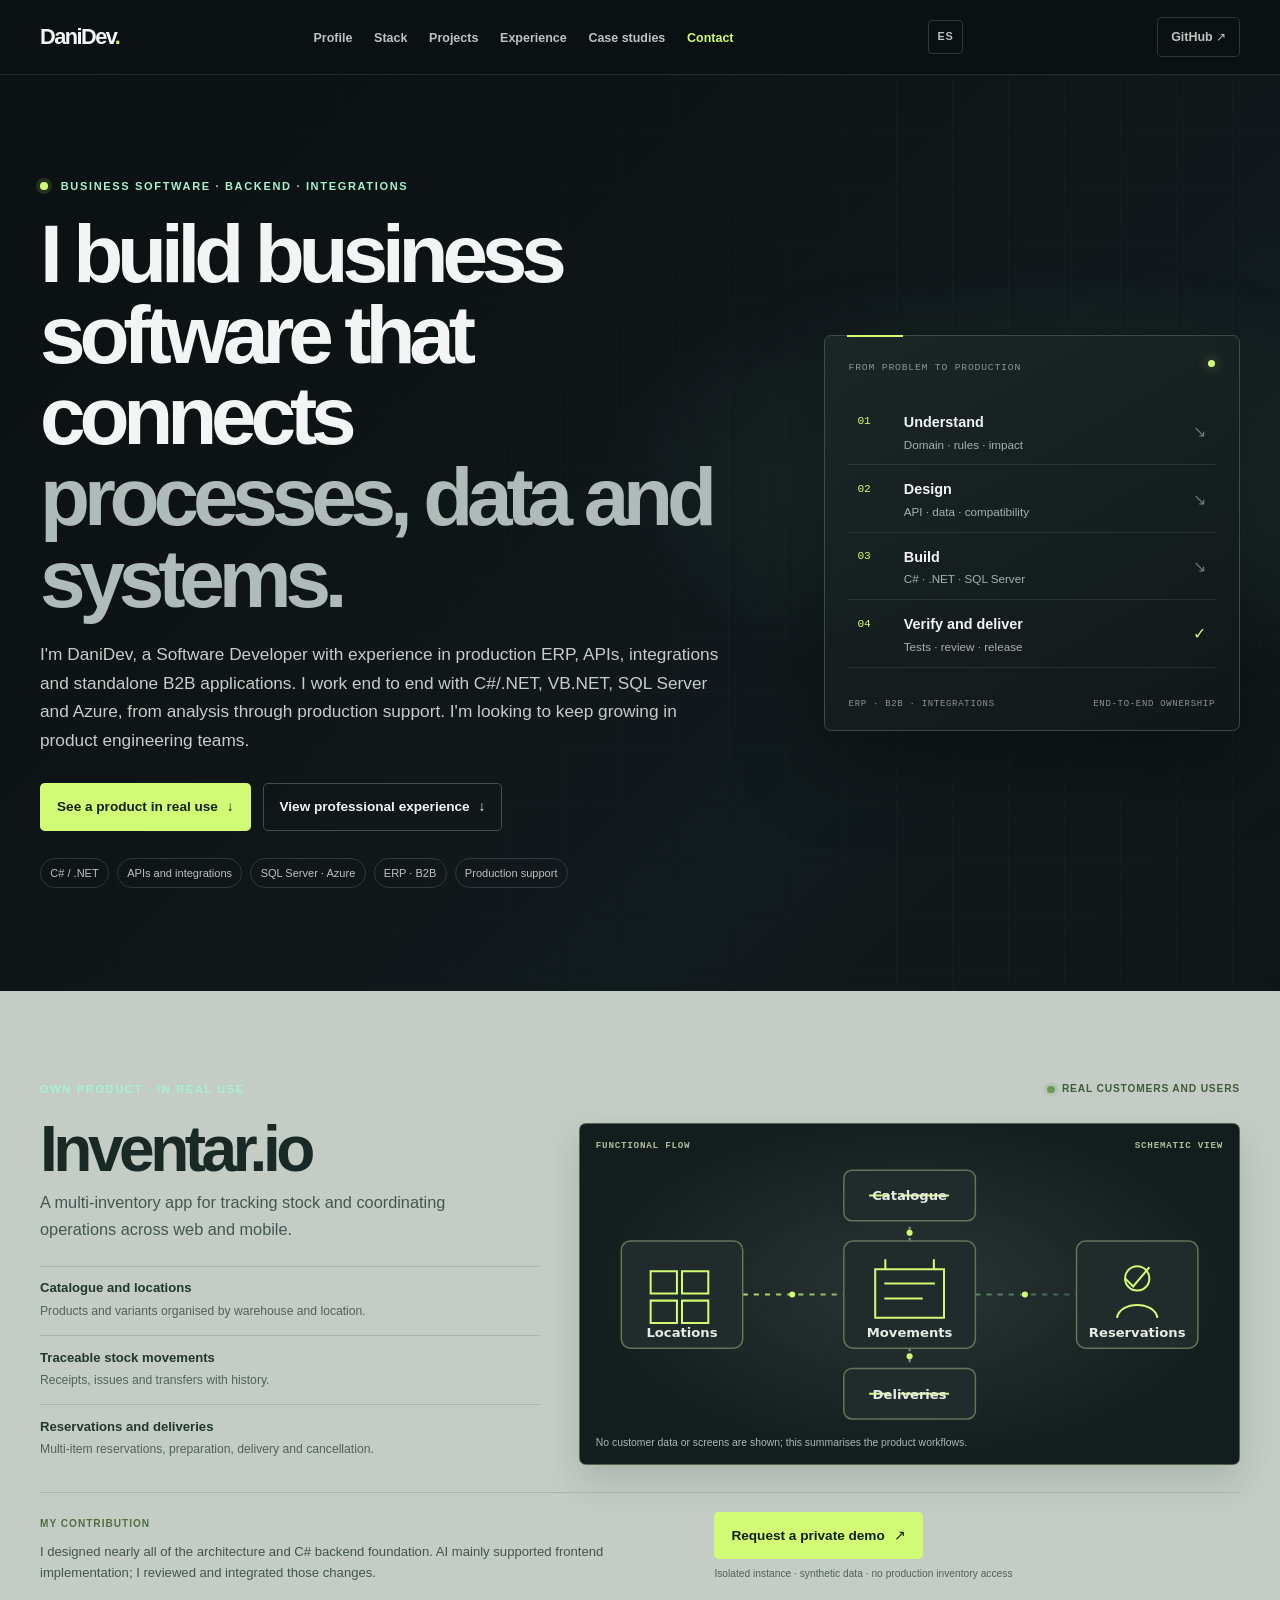
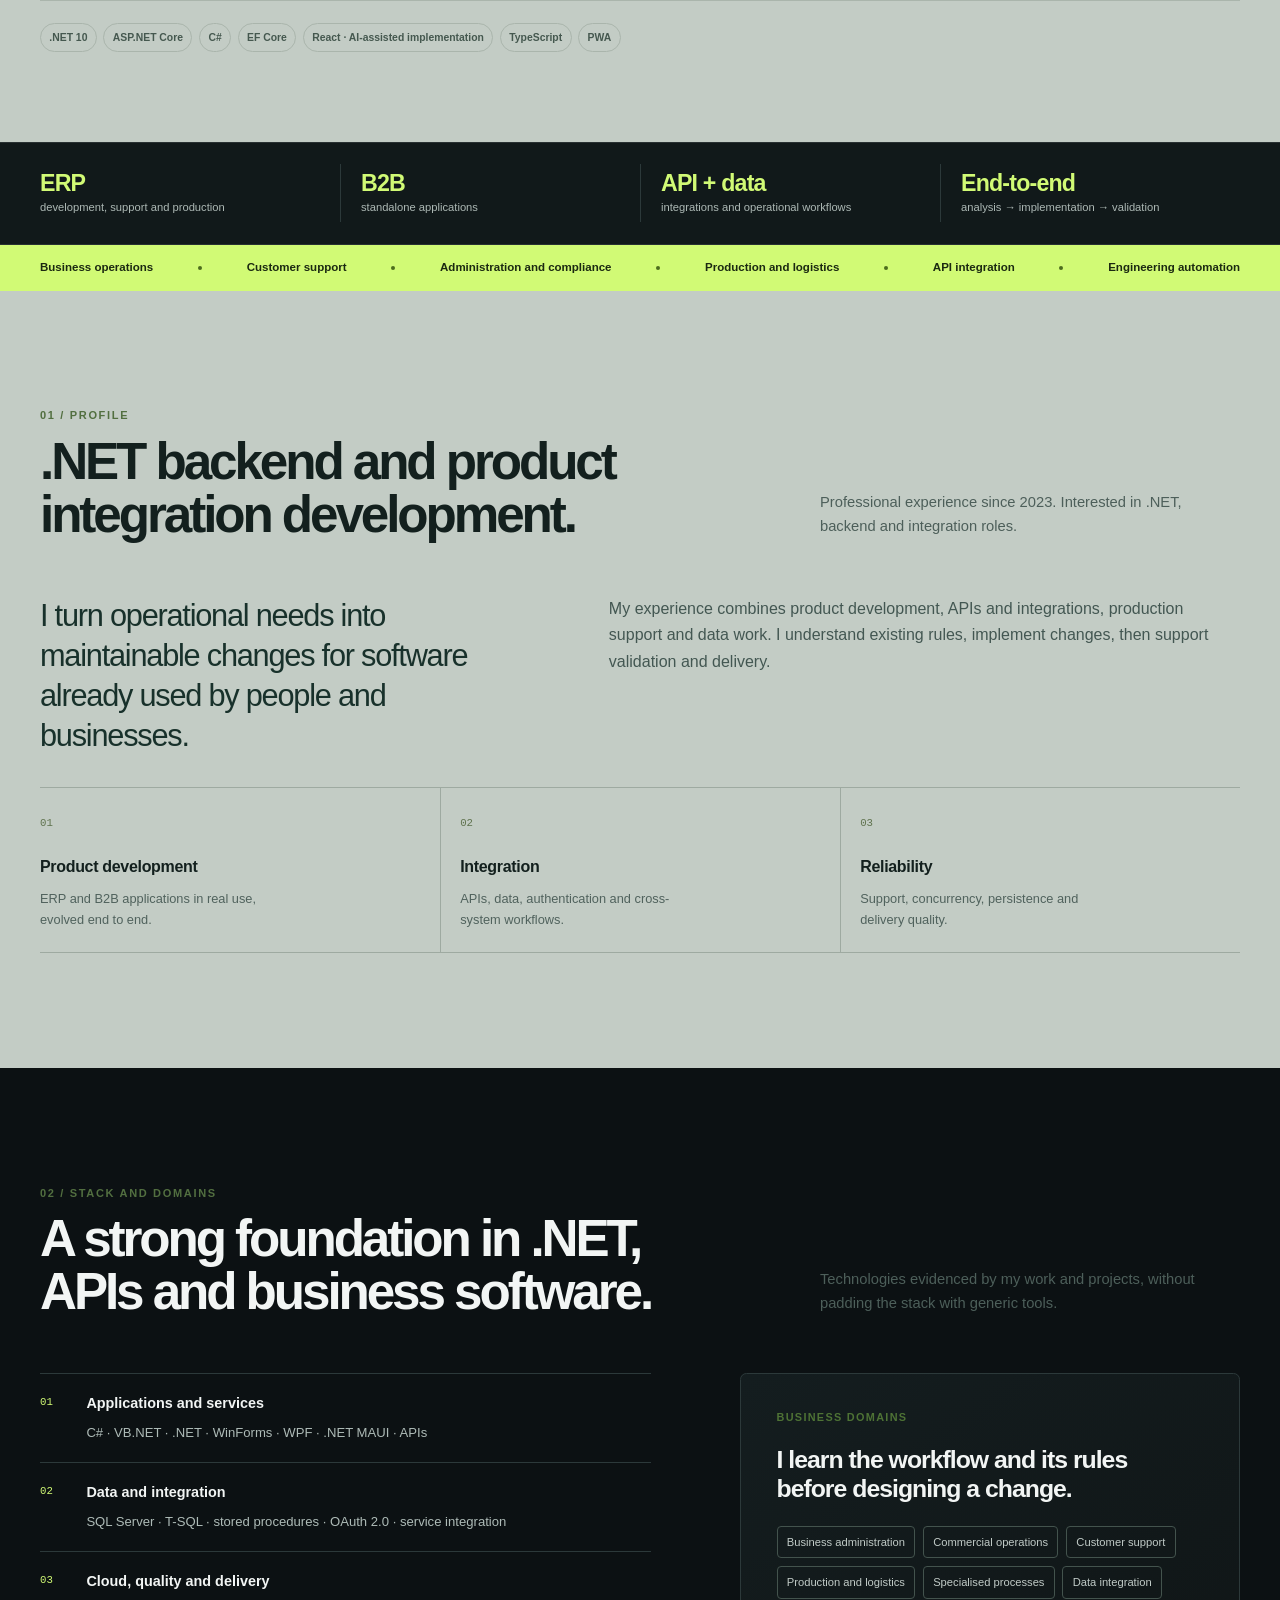
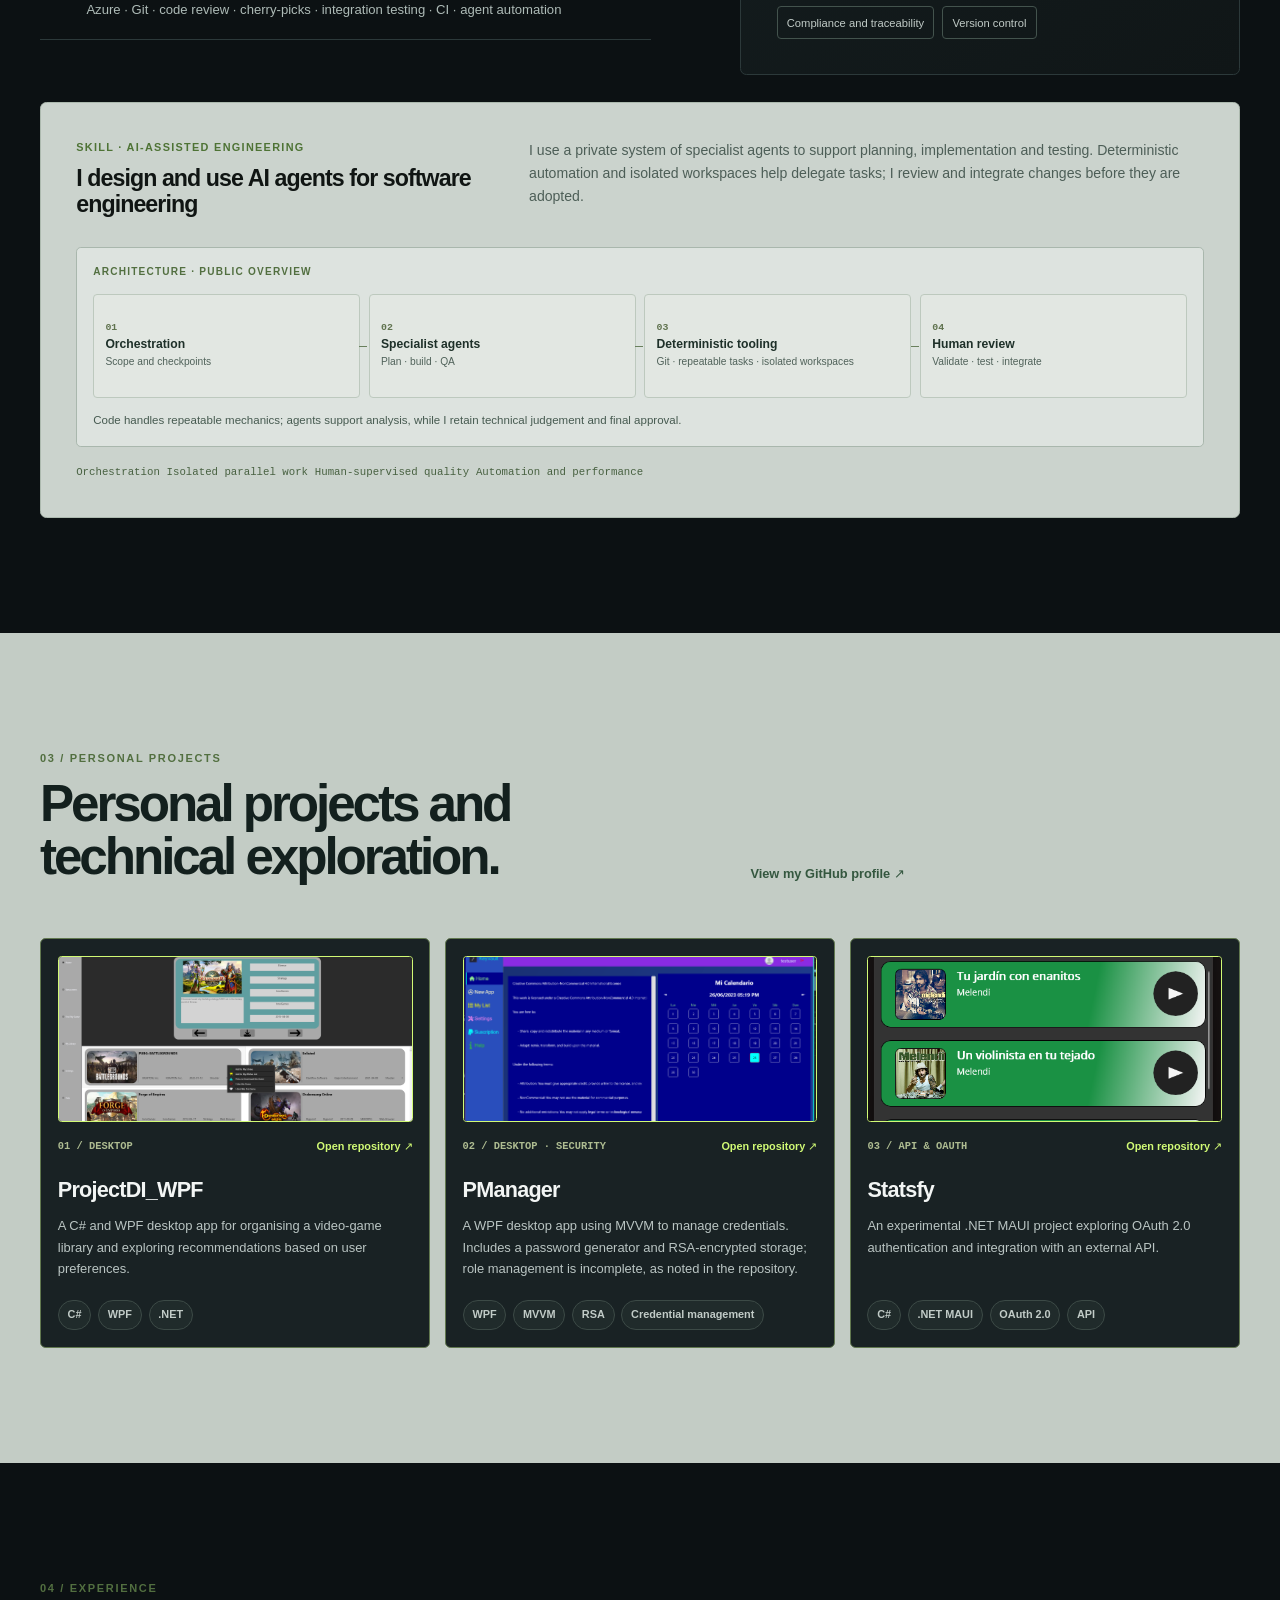
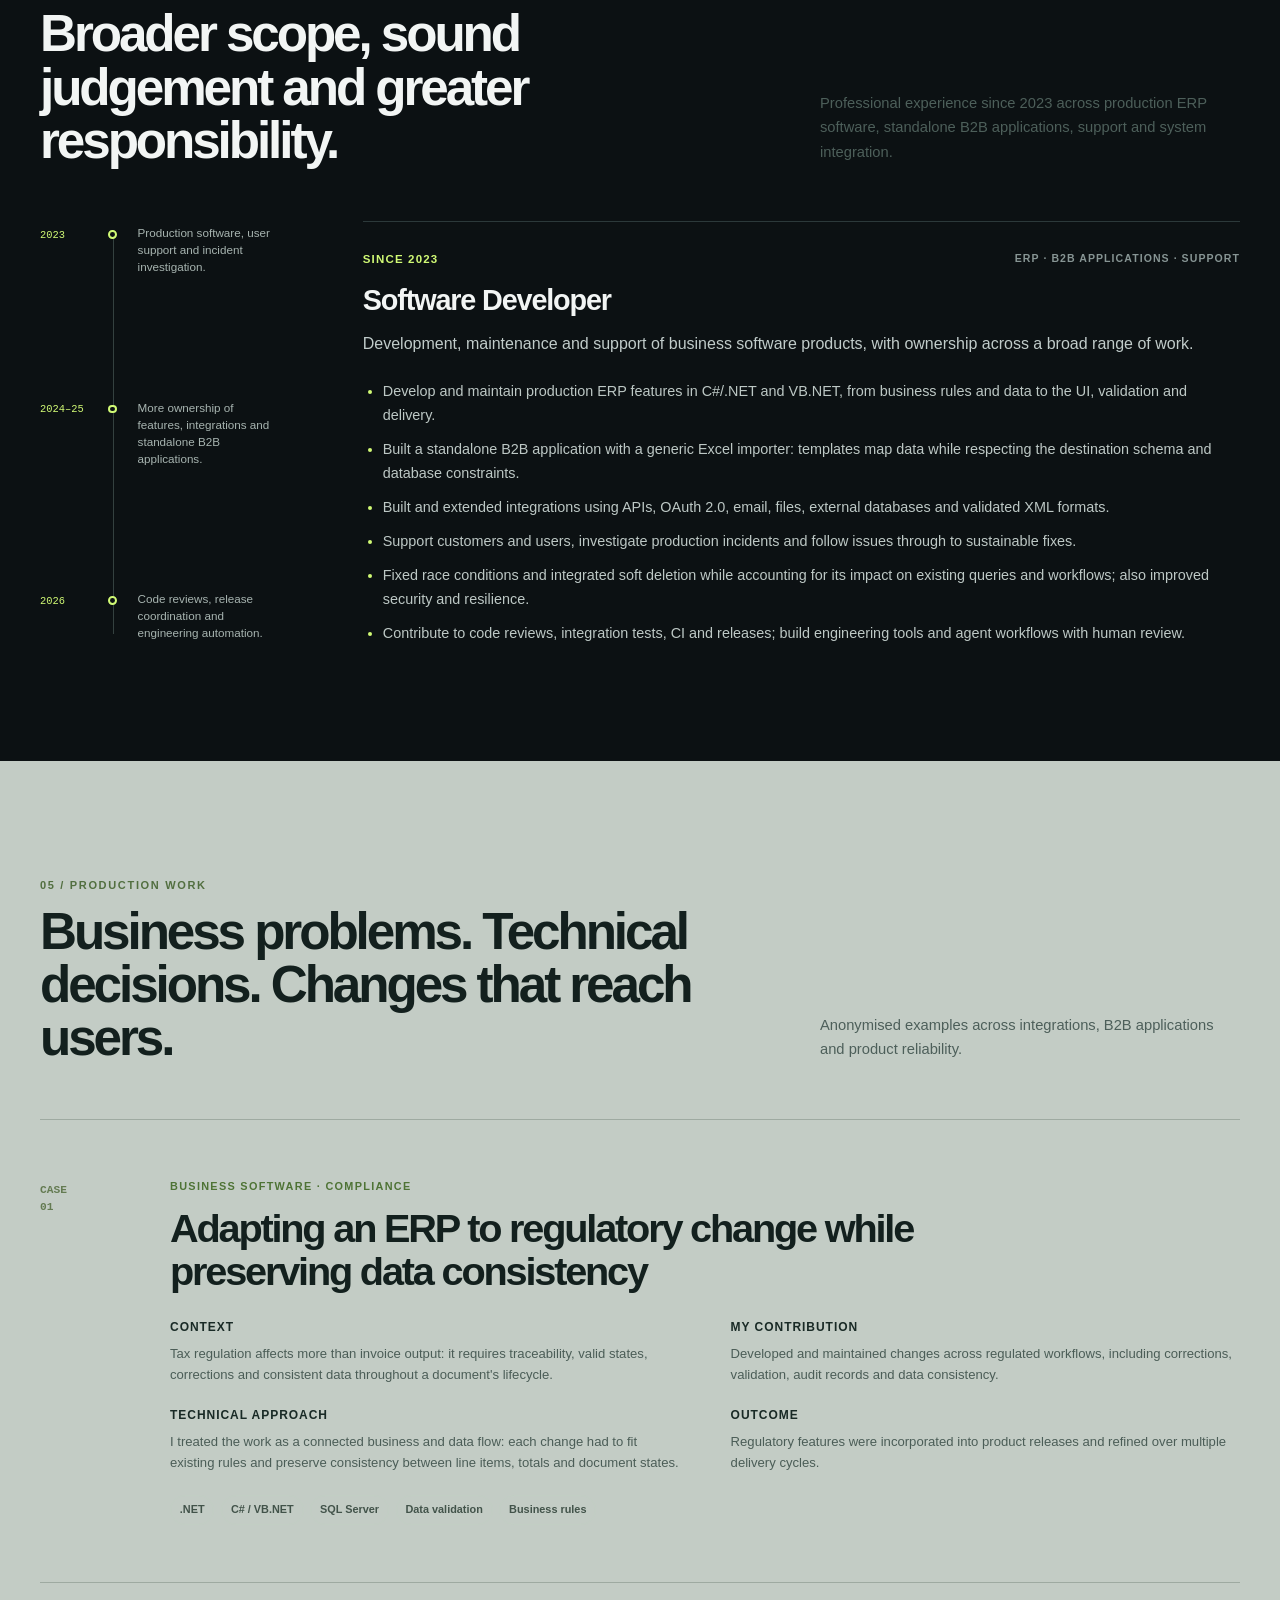
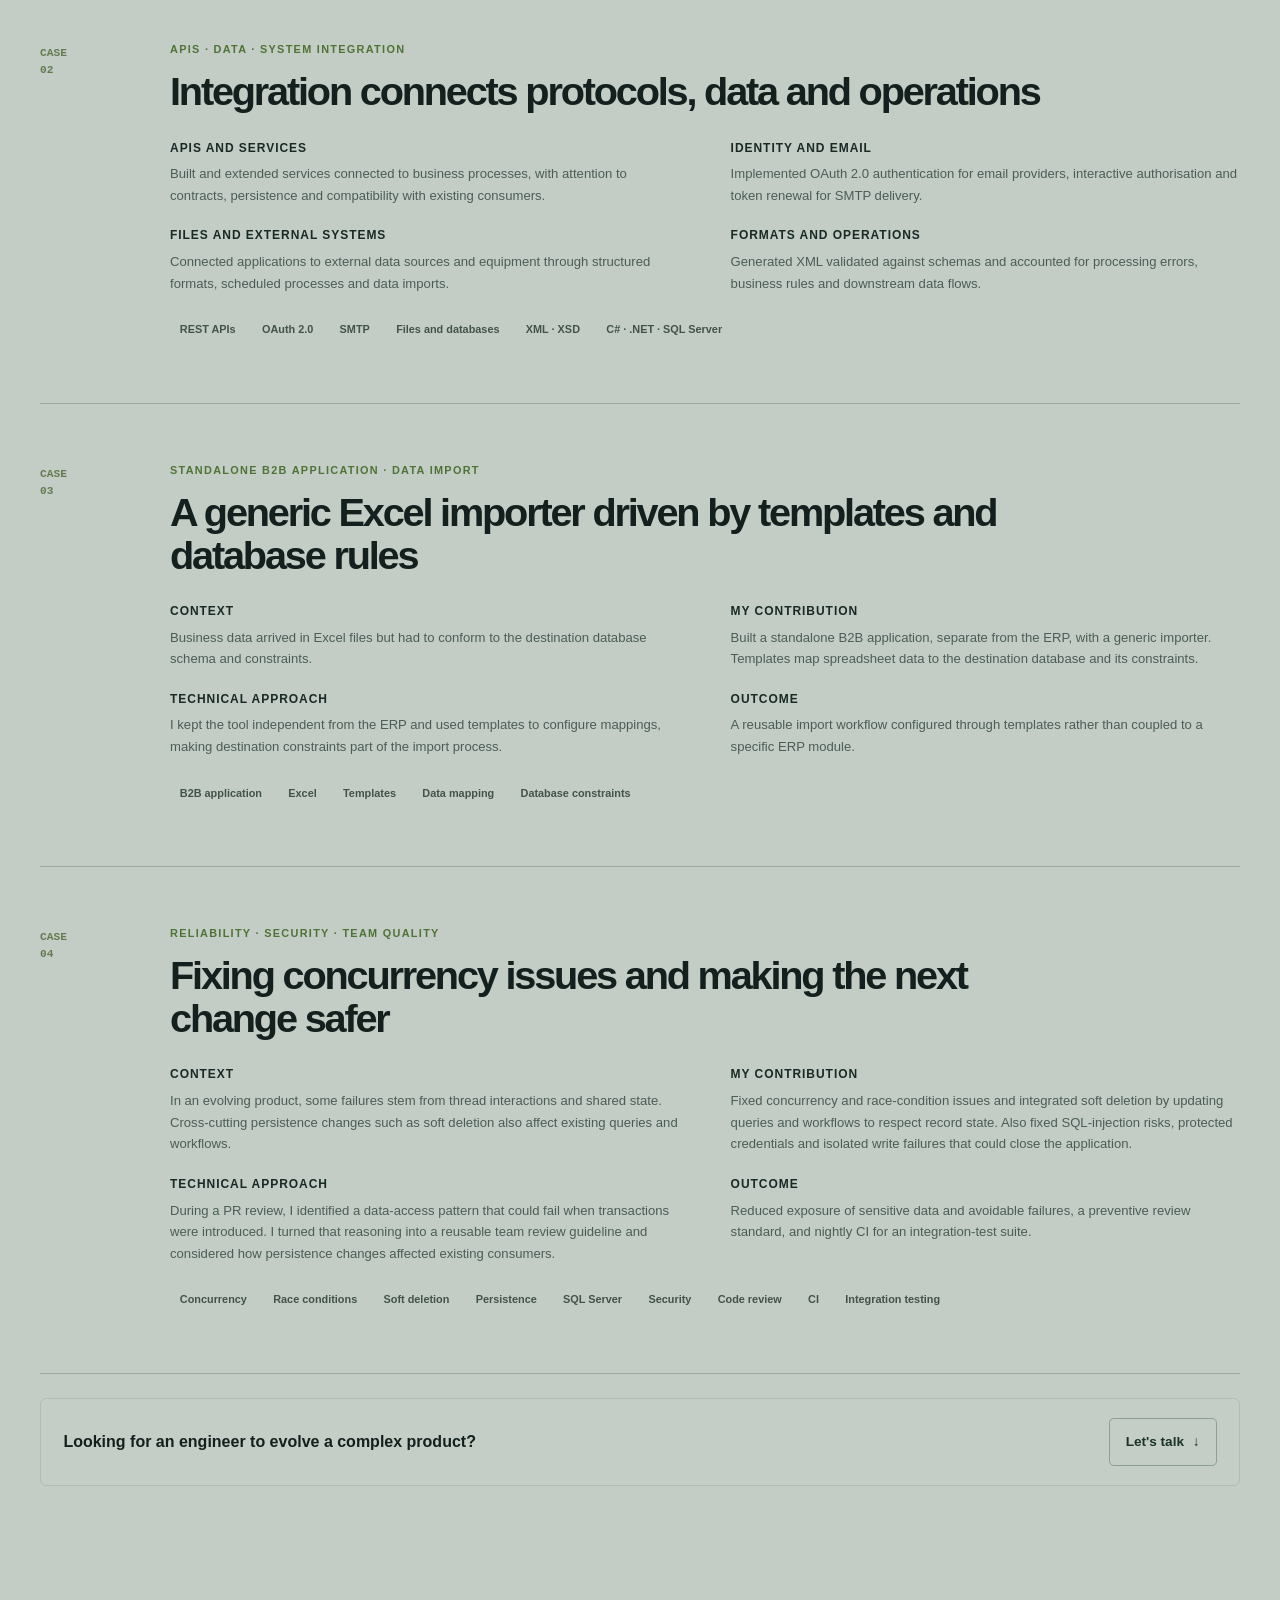
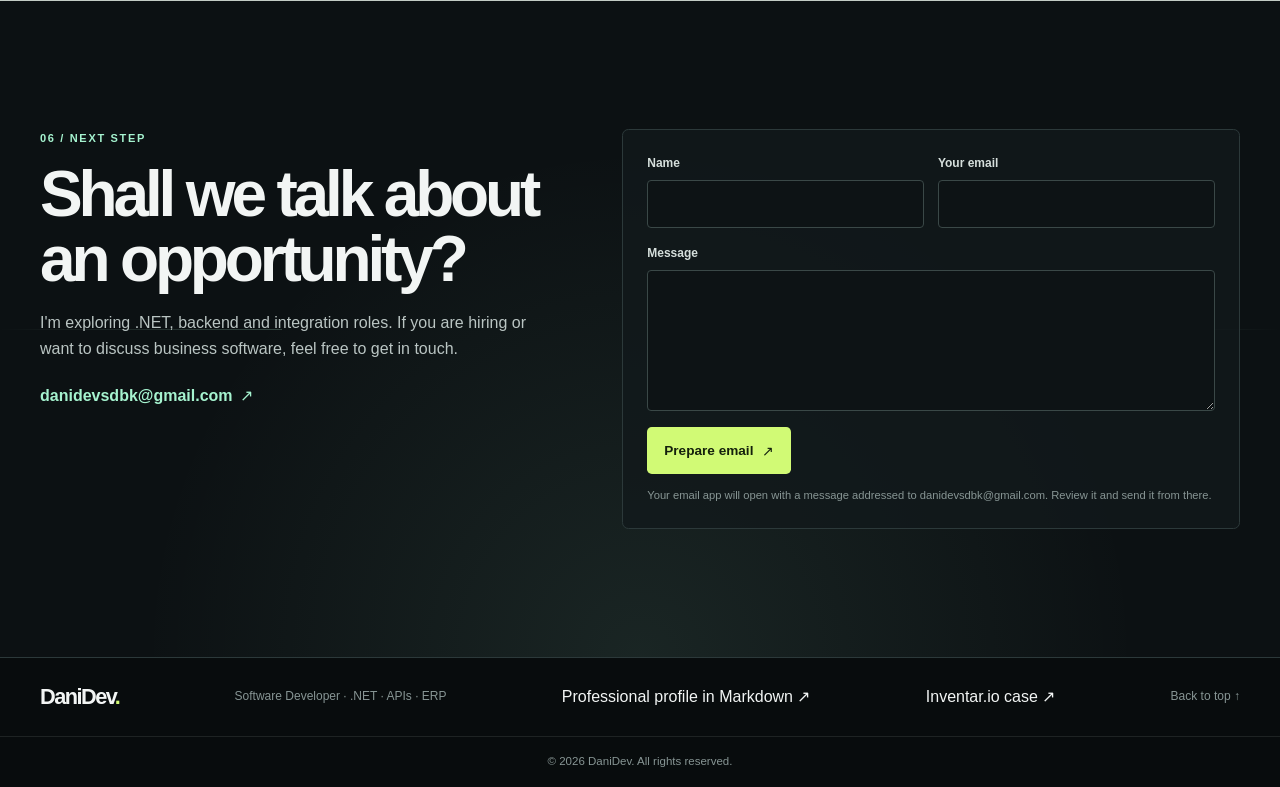
==== commit 0db3c83d: "Refactor portfolio website: Update content, enhance product section, and improve styling - Revised t" ====
--- a/web/index-en.html
+++ b/web/index-en.html
@@ -50,15 +50,15 @@
     <section class="hero section-wrap" id="inicio" aria-labelledby="hero-title">
       <div class="container hero-grid">
         <div class="hero-copy">
-          <p class="eyebrow"><span class="status-dot" aria-hidden="true"></span> WHAT DOES YOUR TEAM NEED TO SOLVE?</p>
-          <h1 id="hero-title">Need to build software, automate processes, integrate AI or solve performance issues? <span>Let's talk.</span></h1>
-          <p class="hero-lede">I'm DaniDev, a Software Developer. I build, maintain and support business software: production ERP systems, standalone B2B applications and integrations. I work from analysis through delivery with C#/.NET, VB.NET, SQL Server, APIs and Azure; I also build engineering automation and performance-measurement tools.</p>
+          <p class="eyebrow"><span class="status-dot" aria-hidden="true"></span> BUSINESS SOFTWARE · BACKEND · INTEGRATIONS</p>
+          <h1 id="hero-title">I build business software that connects <span>processes, data and systems.</span></h1>
+          <p class="hero-lede">I'm DaniDev, a Software Developer with experience in production ERP, APIs, integrations and standalone B2B applications. I work end to end with C#/.NET, VB.NET, SQL Server and Azure, from analysis through production support. I'm looking to keep growing in product engineering teams.</p>
           <div class="hero-actions">
-            <a class="button primary" href="#casos">See production experience <span aria-hidden="true">↓</span></a>
-            <a class="button secondary" href="#contacto">Send a message <span aria-hidden="true">↓</span></a>
+            <a class="button primary" href="#inventario">See a product in real use <span aria-hidden="true">↓</span></a>
+            <a class="button secondary" href="#experiencia">View professional experience <span aria-hidden="true">↓</span></a>
           </div>
           <div class="hero-proof" aria-label="Areas of expertise">
-            <span>C# / .NET</span><span>APIs and integration</span><span>Azure</span><span>ERP and B2B products</span><span>AI and automation</span><span>Performance measurement</span>
+            <span>C# / .NET</span><span>APIs and integrations</span><span>SQL Server · Azure</span><span>ERP · B2B</span><span>Production support</span>
           </div>
         </div>
         <div class="architecture-card" aria-label="Software delivery cycle">
@@ -75,6 +75,39 @@
       </div>
     </section>
 
+    <section class="featured-product section-wrap section-light" id="inventario" aria-labelledby="inventario-title">
+      <div class="container">
+        <div class="featured-product-kicker"><p class="eyebrow">OWN PRODUCT · IN REAL USE</p><span class="product-status"><i aria-hidden="true"></i> REAL CUSTOMERS AND USERS</span></div>
+        <div class="featured-product-grid">
+          <div class="featured-product-copy">
+            <h2 id="inventario-title">Inventar.io</h2>
+            <p class="featured-product-lede">A multi-inventory app for tracking stock and coordinating operations across web and mobile.</p>
+            <ul class="product-capabilities">
+              <li><strong>Catalogue and locations</strong><span>Products and variants organised by warehouse and location.</span></li>
+              <li><strong>Traceable stock movements</strong><span>Receipts, issues and transfers with history.</span></li>
+              <li><strong>Reservations and deliveries</strong><span>Multi-item reservations, preparation, delivery and cancellation.</span></li>
+            </ul>
+          </div>
+          <figure class="inventory-map">
+            <div class="inventory-map-heading"><span>FUNCTIONAL FLOW</span><span>SCHEMATIC VIEW</span></div>
+            <svg viewBox="0 0 620 270" role="img" aria-labelledby="inventory-map-title inventory-map-desc">
+              <title id="inventory-map-title">Inventar.io functional flow</title>
+              <desc id="inventory-map-desc">Products and locations connected to movements, reservations and deliveries.</desc>
+              <defs><linearGradient id="mapGlow" x1="0" x2="1"><stop offset="0" stop-color="#d1fa75" stop-opacity=".85"/><stop offset="1" stop-color="#a5f3cf" stop-opacity=".25"/></linearGradient></defs>
+              <path d="M145 135H245M375 135H475M310 95V62M310 175V208" stroke="url(#mapGlow)" stroke-width="2" stroke-dasharray="5 6"/>
+              <g fill="#202b2b" stroke="#63745a" stroke-width="1.5"><rect x="25" y="82" width="120" height="106" rx="9"/><rect x="245" y="82" width="130" height="106" rx="9"/><rect x="475" y="82" width="120" height="106" rx="9"/><rect x="245" y="12" width="130" height="50" rx="8"/><rect x="245" y="208" width="130" height="50" rx="8"/></g>
+              <g fill="none" stroke="#d1fa75" stroke-width="2"><path d="M54 112h26v22H54zM85 112h26v22H85zM54 141h26v22H54zM85 141h26v22H85z"/><path d="M276 110h68v48h-68zM286 100v10M334 100v10M285 124h50M285 139h38"/><circle cx="535" cy="119" r="12"/><path d="M515 158c3-17 37-17 40 0M523 119l8 8 16-19"/><path d="M270 37h20M301 37h48M270 233h20M301 233h48"/></g>
+              <g fill="#e6ece4" font-family="system-ui,sans-serif" font-size="13" font-weight="650" text-anchor="middle"><text x="85" y="177">Locations</text><text x="310" y="177">Movements</text><text x="535" y="177">Reservations</text><text x="310" y="42">Catalogue</text><text x="310" y="238">Deliveries</text></g>
+              <circle cx="194" cy="135" r="3" fill="#d1fa75"/><circle cx="424" cy="135" r="3" fill="#d1fa75"/><circle cx="310" cy="74" r="3" fill="#d1fa75"/><circle cx="310" cy="196" r="3" fill="#d1fa75"/>
+            </svg>
+            <figcaption>No customer data or screens are shown; this summarises the product workflows.</figcaption>
+          </figure>
+          <div class="featured-product-contribution"><div><span class="contribution-label">MY CONTRIBUTION</span><p>I designed nearly all of the architecture and C# backend foundation. AI mainly supported frontend implementation; I reviewed and integrated those changes.</p></div><div class="featured-product-actions"><a class="button primary" href="mailto:danidevsdbk@gmail.com?subject=Private%20Inventar.io%20demo">Request a private demo <span aria-hidden="true">↗</span></a><span>Isolated instance · synthetic data · no production inventory access</span></div></div>
+          <div class="featured-product-tags" aria-label="Technologies"><span>.NET 10</span><span>ASP.NET Core</span><span>C#</span><span>EF Core</span><span>React · AI-assisted implementation</span><span>TypeScript</span><span>PWA</span></div>
+        </div>
+      </div>
+    </section>
+
     <section class="metrics-band" aria-label="Experience at a glance">
       <div class="container metrics-grid">
         <div><strong>ERP</strong><span>development, support and production</span></div>
@@ -91,21 +124,19 @@
     <section class="section-wrap section-light" id="perfil" aria-labelledby="perfil-title">
       <div class="container">
         <div class="section-heading split-heading">
-          <div><p class="eyebrow">01 / PROFILE</p><h2 id="perfil-title">A product mindset for business software.</h2></div>
-          <p class="heading-aside">Ownership across the full lifecycle. Experience with varied systems, processes and configurations. Responsibility for support, code review, releases and reliability.</p>
+          <div><p class="eyebrow">01 / PROFILE</p><h2 id="perfil-title">.NET backend and product integration development.</h2></div>
+          <p class="heading-aside">Professional experience since 2023. Interested in .NET, backend and integration roles.</p>
         </div>
         <div class="profile-grid">
-          <p class="profile-lede">I don't just implement incoming requests: I find out what the business needs, how a change fits the system and what it could affect downstream.</p>
+          <p class="profile-lede">I turn operational needs into maintainable changes for software already used by people and businesses.</p>
           <div class="profile-copy">
-            <p>My work covers end-to-end development and maintenance of .NET features: analysis, business logic, persistence, UI, validation and delivery. I also investigate incidents, support users and follow issues through to a product-level fix.</p>
-            <p>I've worked across many applications, customer setups and configurations: commercial and administrative management, operations, customer service, production, logistics, compliance and data exchange. Each change has to fit the actual rules and constraints of its environment.</p>
-          </div>
-        </div>
-        <div class="proof-grid">
-          <article class="proof-card"><span class="proof-mark">01</span><h3>End-to-end ownership</h3><p>From an operational need to a validated change ready for release.</p></article>
-          <article class="proof-card"><span class="proof-mark">02</span><h3>Production integrations</h3><p>APIs and data flows connected to business systems and operational processes.</p></article>
-          <article class="proof-card"><span class="proof-mark">03</span><h3>Team quality</h3><p>PR reviews, shared technical standards, integration testing and CI.</p></article>
-          <article class="proof-card"><span class="proof-mark">04</span><h3>Engineering automation</h3><p>AI-agent workflows for planning, implementation, testing and repeatable engineering tasks.</p></article>
+            <p>My experience combines product development, APIs and integrations, production support and data work. I understand existing rules, implement changes, then support validation and delivery.</p>
+          </div>
+        </div>
+        <div class="proof-grid proof-grid-compact">
+          <article class="proof-card"><span class="proof-mark">01</span><h3>Product development</h3><p>ERP and B2B applications in real use, evolved end to end.</p></article>
+          <article class="proof-card"><span class="proof-mark">02</span><h3>Integration</h3><p>APIs, data, authentication and cross-system workflows.</p></article>
+          <article class="proof-card"><span class="proof-mark">03</span><h3>Reliability</h3><p>Support, concurrency, persistence and delivery quality.</p></article>
         </div>
       </div>
     </section>
@@ -126,7 +157,7 @@
         </div>
         <div class="ai-feature">
           <div><p class="case-type">SKILL · AI-ASSISTED ENGINEERING</p><h3>I design and use AI agents for software engineering</h3></div>
-          <p>I built a private ecosystem that coordinates specialised agents for technical planning, implementation and testing. Repeatable operations are handled by deterministic tools, while isolated workspaces allow parallel work. I also build engineering automation and performance-measurement tools; I review changes and decide what gets integrated.</p>
+          <p>I use a private system of specialist agents to support planning, implementation and testing. Deterministic automation and isolated workspaces help delegate tasks; I review and integrate changes before they are adopted.</p>
           <div class="ai-workflow" role="group" aria-label="Public overview of the agent system: coordination, specialist agents, deterministic tools and human review">
             <p class="ai-workflow-label">ARCHITECTURE · PUBLIC OVERVIEW</p>
             <ol class="ai-flow">
@@ -145,7 +176,7 @@
 <section class="section-wrap section-light" id="proyectos" aria-labelledby="proyectos-title">
       <div class="container">
         <div class="section-heading split-heading">
-          <div><p class="eyebrow">03 / PERSONAL PROJECTS</p><h2 id="proyectos-title">Technical ideas I've also brought to life in code.</h2></div>
+          <div><p class="eyebrow">03 / PERSONAL PROJECTS</p><h2 id="proyectos-title">Personal projects and technical exploration.</h2></div>
           <a class="text-link" href="https://github.com/DaniDevSDBK" target="_blank" rel="noopener noreferrer">View my GitHub profile <span aria-hidden="true">↗</span></a>
         </div>
         <div class="project-grid">
@@ -167,25 +198,8 @@
         </div>
       </div>
       <div class="container">
-        <div class="production-divider"><span aria-hidden="true"></span><h3>I also build products used in production</h3><span aria-hidden="true"></span></div>
-        <article class="case-study live-product" id="inventario">
-            <div class="case-number live-product-mark"><span class="live-status-dot" aria-hidden="true"></span><br>IN REAL<br>USE</div>
-            <div class="case-main">
-              <p class="case-type">OWN PRODUCT · INVENTORY MANAGEMENT · IN REAL USE</p>
-              <h3>Inventar.io: know what's in stock, where it is and what's reserved</h3>
-              <p class="live-product-lede">A multi-inventory app for organising products, variants, warehouses, locations and stock; recording movements and coordinating reservations, deliveries and transfers on web or mobile.</p>
-              <div class="case-content-grid">
-                <div><h4>Real-world use</h4><p>The product has real customers and users. This portfolio does not disclose their names, inventory or operational data.</p></div>
-                <div><h4>Connected operations</h4><p>Catalogues and stock by variant and location, receipts and issues, transfers, multi-item reservations, deliveries, cancellations and history. QR and NFC speed up workflows, alongside search and forms.</p></div>
-                <div><h4>My contribution</h4><p>I designed nearly all of the architecture and C# backend foundation. AI mainly supported frontend implementation; I reviewed and integrated the results using my own technical judgement.</p></div>
-                <div><h4>Demo</h4><p>I can show the product in an isolated instance with synthetic data and no write access to production inventory.</p></div>
-              </div>
-              <div class="tags"><span>.NET 10</span><span>ASP.NET Core</span><span>React 19</span><span>TypeScript</span><span>EF Core</span><span>PWA</span><span>Multi-user inventory</span></div>
-              <div class="live-product-footer"><span>The application source code is private.</span><a class="button primary" href="#contacto">Interested? Let's talk <span aria-hidden="true">↗</span></a></div>
-            </div>
-          </article>
-      </div>
-        </section>
+      </div>
+    </section>
 
 <section class="section-wrap" id="experiencia" aria-labelledby="experiencia-title">
       <div class="container">
@@ -288,8 +302,8 @@
       <div class="container contact-layout">
         <div class="contact-inner">
           <p class="eyebrow">06 / NEXT STEP</p>
-          <h2 id="contact-title">Do you have a product to build, improve or get back on track?</h2>
-          <p>Tell me what you need. Let's talk about .NET development, APIs, Azure, product support or automation.</p>
+          <h2 id="contact-title">Shall we talk about an opportunity?</h2>
+          <p>I'm exploring .NET, backend and integration roles. If you are hiring or want to discuss business software, feel free to get in touch.</p>
           <a class="contact-email" href="mailto:danidevsdbk@gmail.com">danidevsdbk@gmail.com <span aria-hidden="true">↗</span></a>
         </div>
         <form class="contact-form" id="contact-form">
--- a/web/style.css
+++ b/web/style.css
@@ -288,3 +288,48 @@
 .production-divider > span { height: 1px; background: #9eaaa1; }
 .production-divider h3 { margin: 0; color: #30453a; font-size: clamp(.85rem, 1.5vw, 1.05rem); font-weight: 750; letter-spacing: -.02em; text-align: center; }
 @media (max-width: 680px) { .production-divider { grid-template-columns: 1fr; gap: .65rem; justify-items: center; } .production-divider > span { width: 100%; } }
+
+
+/* Featured product: first-hand product evidence near the top of the portfolio. */
+.featured-product.section-wrap { padding-block: clamp(3.5rem, 7vw, 6rem); }
+.featured-product-kicker { display: flex; align-items: center; justify-content: space-between; gap: 1rem; margin-bottom: 1.2rem; }
+.featured-product-kicker .eyebrow { margin: 0; }
+.product-status { display: inline-flex; align-items: center; gap: .45rem; color: #405a3b; font-size: .64rem; font-weight: 800; letter-spacing: .08em; }
+.product-status i { width: .48rem; height: .48rem; border-radius: 50%; background: #6a9a50; box-shadow: 0 0 0 .22rem rgb(106 154 80 / 14%); }
+.featured-product-grid { display: grid; grid-template-columns: minmax(0, .86fr) minmax(0, 1.14fr); gap: 1.4rem 2.5rem; align-items: stretch; }
+.featured-product-copy h2 { margin: 0 0 .55rem; color: #192a26; font-size: clamp(2.8rem, 5vw, 4.5rem); line-height: .98; letter-spacing: -.07em; }
+.featured-product-lede { max-width: 470px; margin: 0; color: #435752; font-size: 1.02rem; }
+.product-capabilities { display: grid; gap: .2rem; margin: 1.4rem 0 0; padding: 0; list-style: none; }
+.product-capabilities li { display: grid; gap: .1rem; padding: .68rem 0; border-top: 1px solid #aab5ac; }
+.product-capabilities strong { color: #22372c; font-size: .82rem; }
+.product-capabilities span { color: #50625d; font-size: .76rem; }
+.inventory-map { align-self: center; margin: 0; padding: 1rem 1rem .8rem; border: 1px solid #52634c; border-radius: .42rem; background: radial-gradient(ellipse at 50% 48%, #283634 0, #141d1e 70%); box-shadow: 0 16px 34px rgb(30 48 38 / 14%); }
+.inventory-map-heading { display: flex; justify-content: space-between; gap: .6rem; color: #aebb9b; font: 750 .58rem/1.3 ui-monospace, SFMono-Regular, Consolas, monospace; letter-spacing: .08em; }
+.inventory-map svg { display: block; width: 100%; height: auto; margin-block: .35rem; }
+.inventory-map figcaption { color: #aab7b1; font-size: .65rem; line-height: 1.4; }
+.featured-product-contribution { display: grid; grid-template-columns: minmax(0, 1.1fr) minmax(230px, .9fr); grid-column: 1 / -1; align-items: center; gap: 1rem 2rem; padding: 1rem 0; border-block: 1px solid #aab5ac; }
+.contribution-label { color: #526f40; font-size: .63rem; font-weight: 850; letter-spacing: .1em; }
+.featured-product-contribution p { max-width: 690px; margin: .3rem 0 0; color: #42564c; font-size: .82rem; }
+.featured-product-actions { display: grid; justify-items: start; gap: .48rem; }
+.featured-product-actions .button { min-height: 42px; }
+.featured-product-actions > span { color: #50625a; font-size: .64rem; line-height: 1.4; }
+.featured-product-tags { display: flex; flex-wrap: wrap; grid-column: 1 / -1; gap: .42rem; }
+.featured-product-tags span { padding: .3rem .52rem; border: 1px solid #aab5ac; border-radius: 999px; color: #45584f; font-size: .65rem; font-weight: 650; }
+.proof-grid-compact { grid-template-columns: repeat(3, minmax(0, 1fr)); margin-top: 2rem; }
+.proof-grid-compact .proof-card { min-height: 145px; }
+@media (max-width: 760px) {
+  .featured-product-grid { grid-template-columns: 1fr; }
+  .inventory-map { width: 100%; }
+  .featured-product-contribution { grid-template-columns: 1fr; }
+  .featured-product-actions { margin-top: .2rem; }
+}
+@media (max-width: 520px) {
+  .featured-product-kicker { align-items: flex-start; flex-direction: column; }
+  .inventory-map { padding: .7rem; }
+  .inventory-map-heading { font-size: .5rem; }
+  .inventory-map figcaption { font-size: .58rem; }
+  .proof-grid-compact { grid-template-columns: 1fr; }
+  .proof-grid-compact .proof-card { min-height: 0; padding: .9rem 0; border-left: 0; border-bottom: 1px solid var(--line-light); }
+  .proof-grid-compact .proof-card:last-child { border-bottom: 0; }
+  .proof-grid-compact .proof-card h3 { margin-top: .65rem; }
+}
